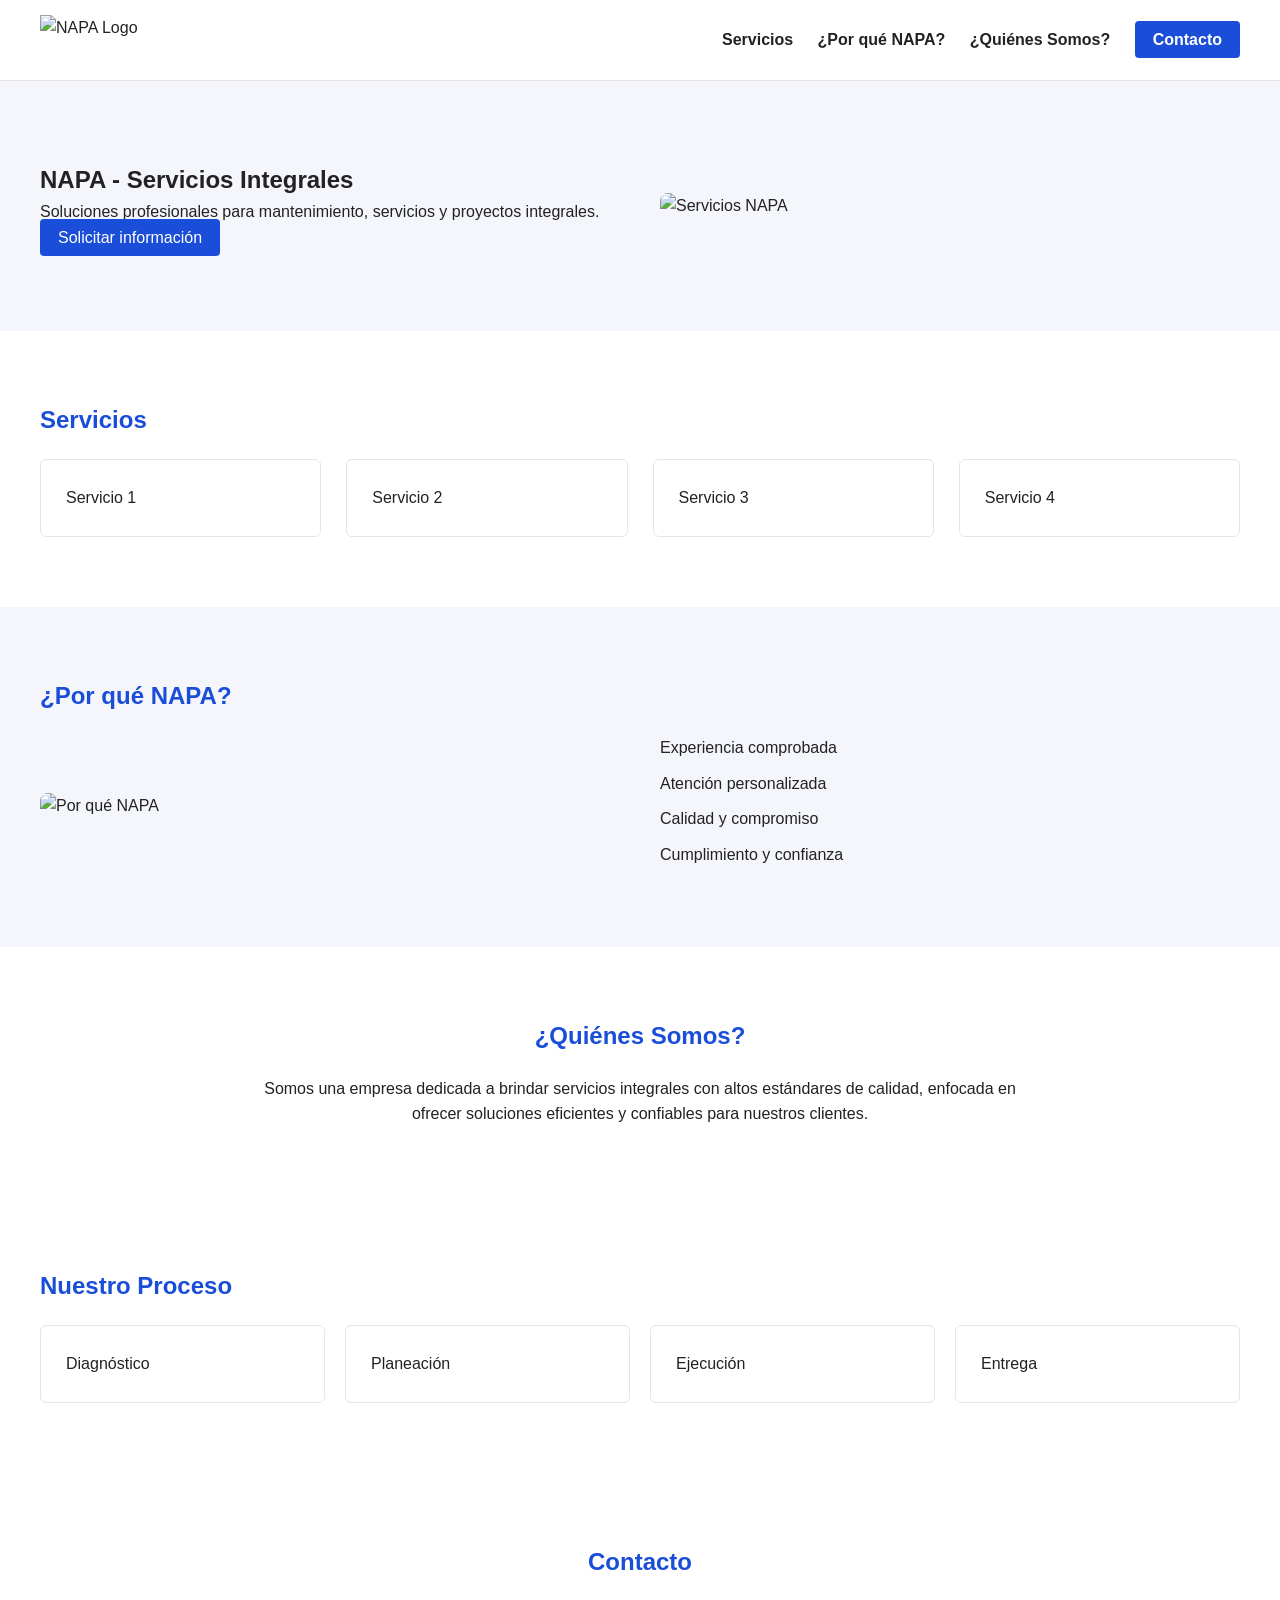
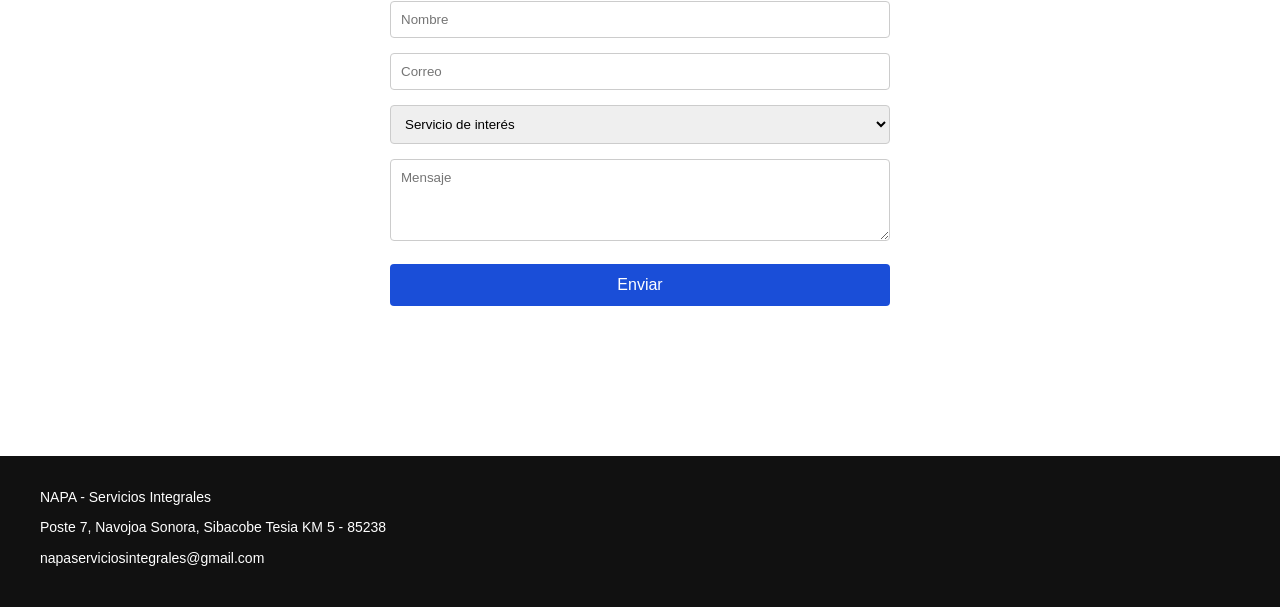
==== index.html @ e0deb5b0 "Update index.html" ====
<!DOCTYPE html>
<html lang="es">
<head>
  <meta charset="UTF-8">
  <meta name="viewport" content="width=device-width, initial-scale=1.0">
  <title>NAPA - Servicios Integrales</title>

  <style>
    :root {
      --primary: #1a4ed8;
      --secondary: #f4f6fb;
      --text: #222;
    }

    * {
      box-sizing: border-box;
      margin: 0;
      padding: 0;
      font-family: Arial, Helvetica, sans-serif;
    }

    body {
      color: var(--text);
      background-color: #fff;
      line-height: 1.6;
    }

    /* HEADER */
    header {
      background: #fff;
      border-bottom: 1px solid #e5e5e5;
      padding: 15px 40px;
      display: flex;
      justify-content: space-between;
      align-items: center;
    }

    header img {
      height: 50px; /* logo.png / logo.jpg */
    }

    nav a {
      margin-left: 20px;
      text-decoration: none;
      color: var(--text);
      font-weight: 600;
    }

    .btn {
      background: var(--primary);
      color: #fff;
      padding: 10px 18px;
      border-radius: 4px;
      text-decoration: none;
    }

    /* HERO */
    .hero {
      display: grid;
      grid-template-columns: 1fr 1fr;
      padding: 80px 40px;
      background: var(--secondary);
      gap: 40px;
      align-items: center;
    }

    .hero img {
      width: 100%;
      border-radius: 8px; /* imagen1.jpg / imagen1.png */
    }

    section {
      padding: 70px 40px;
    }

    h2 {
      color: var(--primary);
      margin-bottom: 20px;
    }

    /* SERVICIOS */
    .services {
      display: grid;
      grid-template-columns: repeat(auto-fit, minmax(220px, 1fr));
      gap: 25px;
    }

    .card {
      border: 1px solid #e5e5e5;
      padding: 25px;
      border-radius: 6px;
      background: #fff;
    }

    /* POR QUE NAPA */
    .why {
      background: var(--secondary);
    }

    .why-grid {
      display: grid;
      grid-template-columns: 1fr 1fr;
      gap: 40px;
      align-items: center;
    }

    .why-grid img {
      width: 100%;
      border-radius: 8px; /* imagen2.jpg / imagen2.png */
    }

    .why ul {
      list-style: none;
    }

    .why li {
      margin-bottom: 10px;
    }

    /* QUIENES SOMOS */
    .about {
      display: flex;
      justify-content: center;
      align-items: center;
      text-align: center;
    }

    .about .content {
      max-width: 800px;
    }

    /* PROCESO */
    .process {
      display: grid;
      grid-template-columns: repeat(auto-fit, minmax(180px, 1fr));
      gap: 20px;
    }

    /* CONTACTO */
    .contact {
      text-align: center;
    }

    form {
      max-width: 500px;
      margin: 20px auto;
    }

    input, textarea, select {
      width: 100%;
      padding: 10px;
      margin-bottom: 15px;
      border-radius: 4px;
      border: 1px solid #ccc;
    }

    button {
      width: 100%;
      padding: 12px;
      background: var(--primary);
      color: #fff;
      border: none;
      font-size: 16px;
      cursor: pointer;
      border-radius: 4px;
    }

    /* FOOTER */
    footer {
      background: #111;
      color: #fff;
      padding: 30px 40px;
      margin-top: 60px;
    }

    footer p {
      font-size: 14px;
      margin-bottom: 8px;
    }

    /* RESPONSIVE */
    @media (max-width: 768px) {
      .hero,
      .why-grid {
        grid-template-columns: 1fr;
      }
    }
  </style>
</head>

<body>

<header>
  <img src="logo.png" alt="NAPA Logo">
  <nav>
    <a href="#servicios">Servicios</a>
    <a href="#porque">¿Por qué NAPA?</a>
    <a href="#nosotros">¿Quiénes Somos?</a>
    <a href="#contacto" class="btn">Contacto</a>
  </nav>
</header>

<section class="hero">
  <div>
    <h1>NAPA - Servicios Integrales</h1>
    <p>Soluciones profesionales para mantenimiento, servicios y proyectos integrales.</p>
    <a href="#contacto" class="btn">Solicitar información</a>
  </div>
  <img src="imagen1.jpg" alt="Servicios NAPA">
</section>

<section id="servicios">
  <h2>Servicios</h2>
  <div class="services">
    <div class="card">Servicio 1</div>
    <div class="card">Servicio 2</div>
    <div class="card">Servicio 3</div>
    <div class="card">Servicio 4</div>
  </div>
</section>

<section id="porque" class="why">
  <h2>¿Por qué NAPA?</h2>
  <div class="why-grid">
    <img src="imagen2.jpg" alt="Por qué NAPA">
    <ul>
      <li>Experiencia comprobada</li>
      <li>Atención personalizada</li>
      <li>Calidad y compromiso</li>
      <li>Cumplimiento y confianza</li>
    </ul>
  </div>
</section>

<section id="nosotros" class="about">
  <div class="content">
    <h2>¿Quiénes Somos?</h2>
    <p>
      Somos una empresa dedicada a brindar servicios integrales con altos estándares de calidad,
      enfocada en ofrecer soluciones eficientes y confiables para nuestros clientes.
    </p>
  </div>
</section>

<section>
  <h2>Nuestro Proceso</h2>
  <div class="process">
    <div class="card">Diagnóstico</div>
    <div class="card">Planeación</div>
    <div class="card">Ejecución</div>
    <div class="card">Entrega</div>
  </div>
</section>

<section id="contacto" class="contact">
  <h2>Contacto</h2>
  <form action="https://formspree.io/f/xblqrqyq" method="POST">
    <input type="text" name="nombre" placeholder="Nombre" required>
    <input type="email" name="email" placeholder="Correo" required>
    <select name="servicio">
      <option value="">Servicio de interés</option>
      <option>Servicio 1</option>
      <option>Servicio 2</option>
      <option>Servicio 3</option>
    </select>
    <textarea name="mensaje" rows="4" placeholder="Mensaje"></textarea>
    <button type="submit">Enviar</button>
  </form>
</section>

<footer>
  <p>NAPA - Servicios Integrales</p>
  <p>Poste 7, Navojoa Sonora, Sibacobe Tesia KM 5 - 85238</p>
  <p>napaserviciosintegrales@gmail.com</p>
</footer>

</body>
</html>
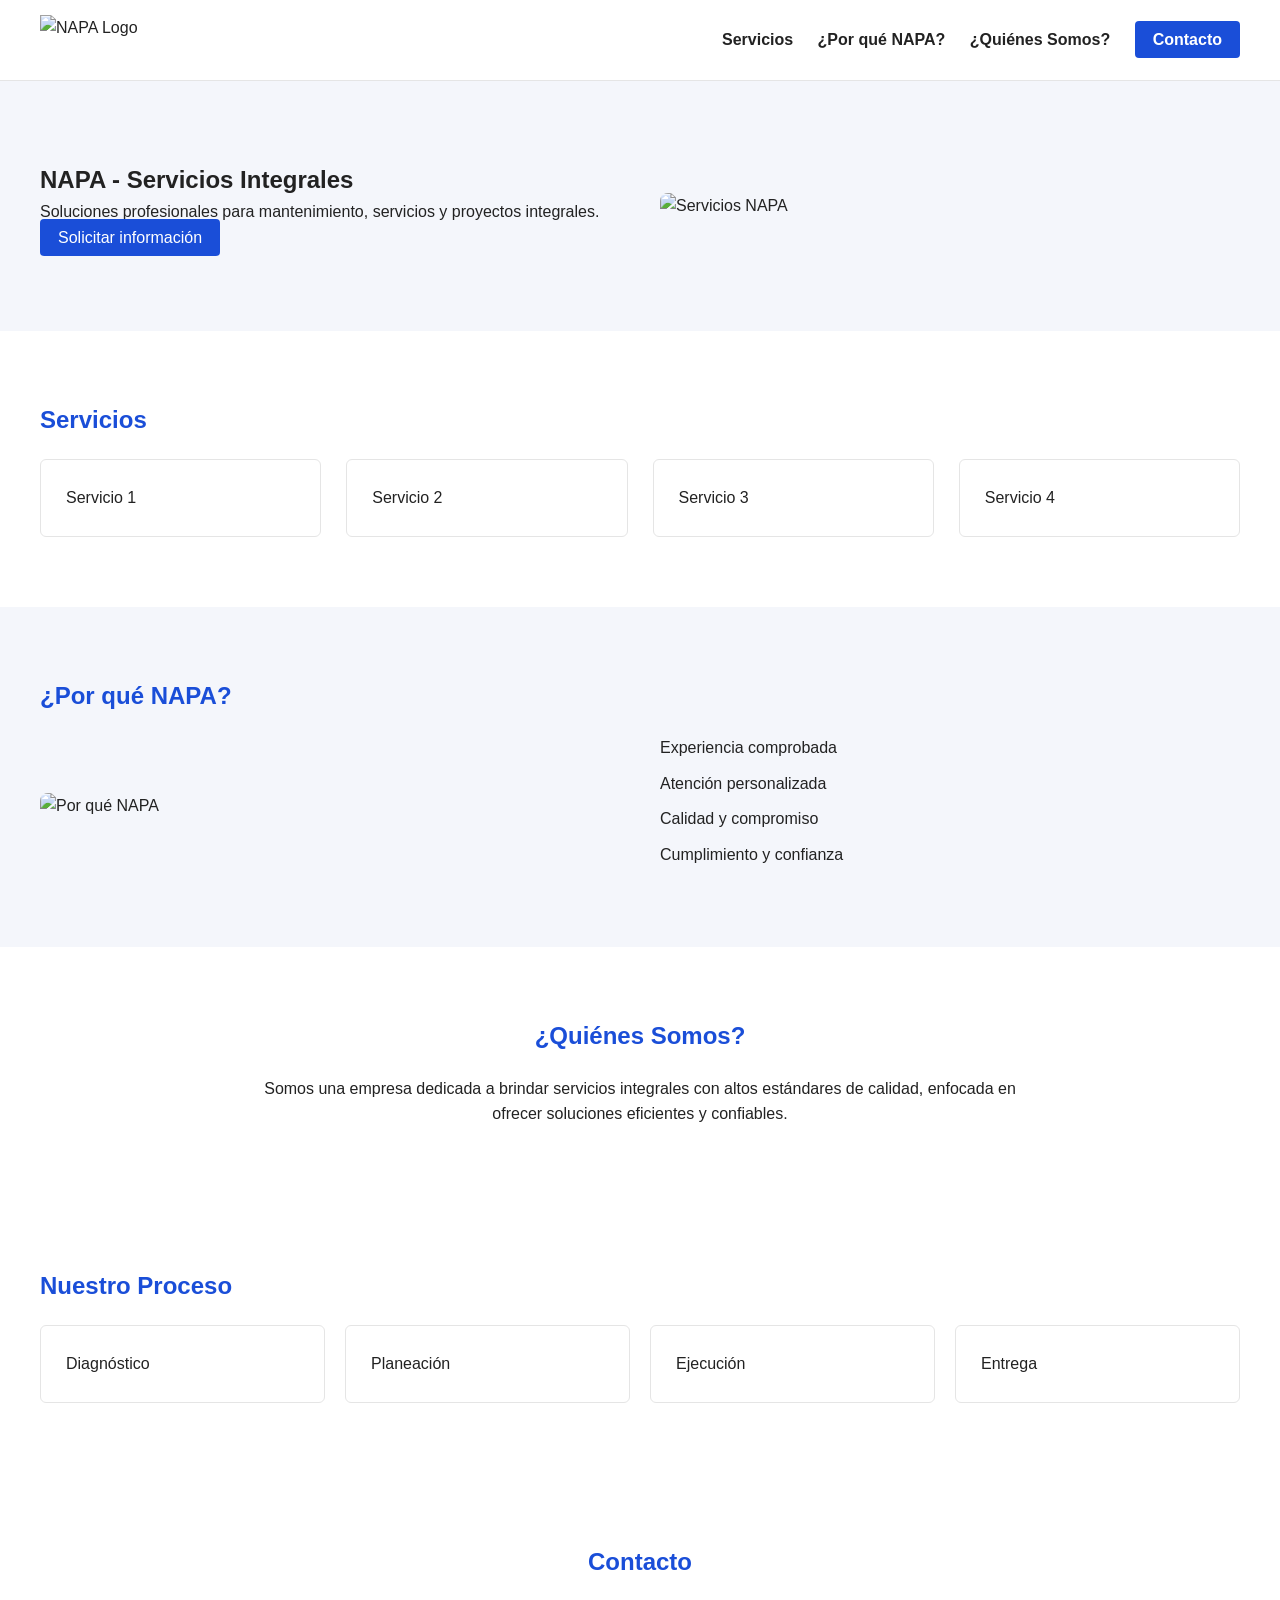
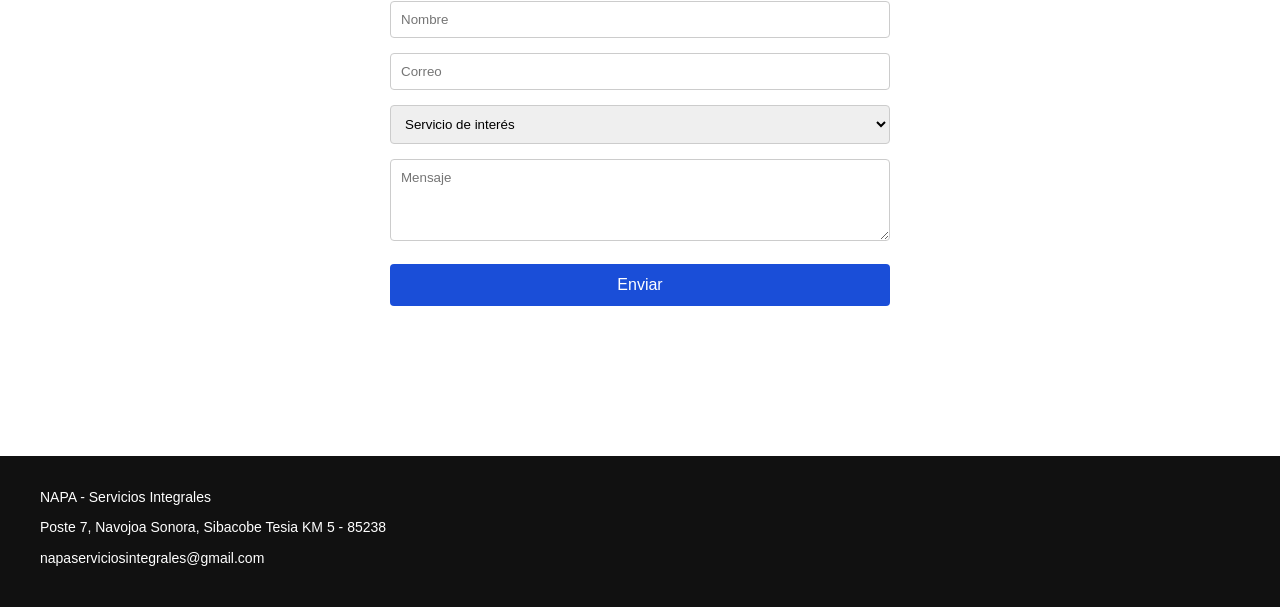
==== commit ee9f7aeb: "Update index.html" ====
--- a/index.html
+++ b/index.html
@@ -25,7 +25,6 @@
       line-height: 1.6;
     }
 
-    /* HEADER */
     header {
       background: #fff;
       border-bottom: 1px solid #e5e5e5;
@@ -36,7 +35,7 @@
     }
 
     header img {
-      height: 50px; /* logo.png / logo.jpg */
+      height: 50px;
     }
 
     nav a {
@@ -54,7 +53,6 @@
       text-decoration: none;
     }
 
-    /* HERO */
     .hero {
       display: grid;
       grid-template-columns: 1fr 1fr;
@@ -66,7 +64,7 @@
 
     .hero img {
       width: 100%;
-      border-radius: 8px; /* imagen1.jpg / imagen1.png */
+      border-radius: 8px;
     }
 
     section {
@@ -78,7 +76,6 @@
       margin-bottom: 20px;
     }
 
-    /* SERVICIOS */
     .services {
       display: grid;
       grid-template-columns: repeat(auto-fit, minmax(220px, 1fr));
@@ -92,7 +89,6 @@
       background: #fff;
     }
 
-    /* POR QUE NAPA */
     .why {
       background: var(--secondary);
     }
@@ -106,7 +102,7 @@
 
     .why-grid img {
       width: 100%;
-      border-radius: 8px; /* imagen2.jpg / imagen2.png */
+      border-radius: 8px;
     }
 
     .why ul {
@@ -117,11 +113,9 @@
       margin-bottom: 10px;
     }
 
-    /* QUIENES SOMOS */
     .about {
       display: flex;
       justify-content: center;
-      align-items: center;
       text-align: center;
     }
 
@@ -129,14 +123,12 @@
       max-width: 800px;
     }
 
-    /* PROCESO */
     .process {
       display: grid;
       grid-template-columns: repeat(auto-fit, minmax(180px, 1fr));
       gap: 20px;
     }
 
-    /* CONTACTO */
     .contact {
       text-align: center;
     }
@@ -165,7 +157,19 @@
       border-radius: 4px;
     }
 
-    /* FOOTER */
+    .form-status {
+      margin-top: 15px;
+      font-size: 14px;
+    }
+
+    .success {
+      color: green;
+    }
+
+    .error {
+      color: red;
+    }
+
     footer {
       background: #111;
       color: #fff;
@@ -178,7 +182,6 @@
       margin-bottom: 8px;
     }
 
-    /* RESPONSIVE */
     @media (max-width: 768px) {
       .hero,
       .why-grid {
@@ -237,7 +240,7 @@
     <h2>¿Quiénes Somos?</h2>
     <p>
       Somos una empresa dedicada a brindar servicios integrales con altos estándares de calidad,
-      enfocada en ofrecer soluciones eficientes y confiables para nuestros clientes.
+      enfocada en ofrecer soluciones eficientes y confiables.
     </p>
   </div>
 </section>
@@ -254,7 +257,7 @@
 
 <section id="contacto" class="contact">
   <h2>Contacto</h2>
-  <form action="https://formspree.io/f/xblqrqyq" method="POST">
+  <form id="contactForm">
     <input type="text" name="nombre" placeholder="Nombre" required>
     <input type="email" name="email" placeholder="Correo" required>
     <select name="servicio">
@@ -265,6 +268,7 @@
     </select>
     <textarea name="mensaje" rows="4" placeholder="Mensaje"></textarea>
     <button type="submit">Enviar</button>
+    <div id="formStatus" class="form-status"></div>
   </form>
 </section>
 
@@ -274,10 +278,40 @@
   <p>napaserviciosintegrales@gmail.com</p>
 </footer>
 
+<script>
+  const form = document.getElementById("contactForm");
+  const status = document.getElementById("formStatus");
+
+  form.addEventListener("submit", async function (e) {
+    e.preventDefault();
+    status.textContent = "Enviando...";
+    status.className = "form-status";
+
+    const data = new FormData(form);
+
+    try {
+      const response = await fetch("https://formspree.io/f/xblqrqyq", {
+        method: "POST",
+        body: data,
+        headers: {
+          "Accept": "application/json"
+        }
+      });
+
+      if (response.ok) {
+        status.textContent = "Mensaje enviado correctamente.";
+        status.classList.add("success");
+        form.reset();
+      } else {
+        status.textContent = "Error del servidor. Código: " + response.status;
+        status.classList.add("error");
+      }
+    } catch (error) {
+      status.textContent = "Error de conexión. Intente más tarde.";
+      status.classList.add("error");
+    }
+  });
+</script>
+
 </body>
 </html>
-
-
-
-
-
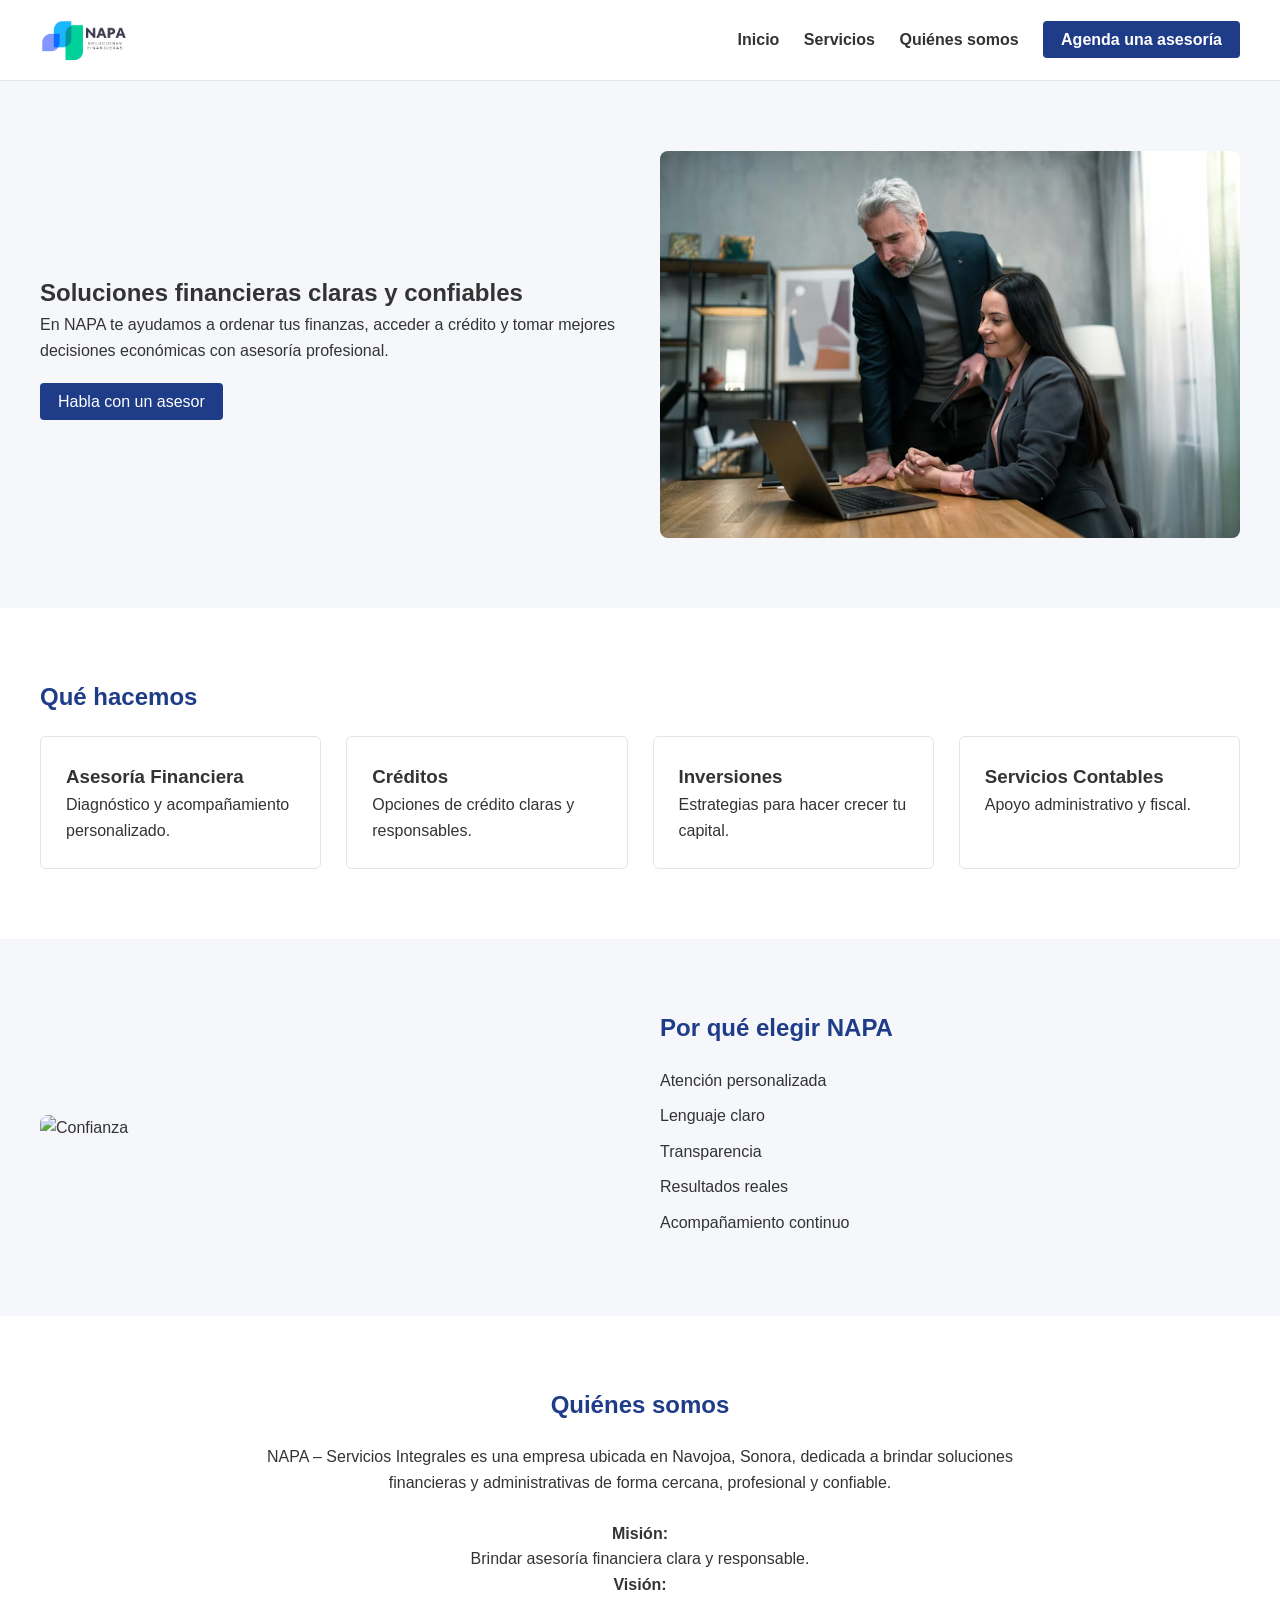
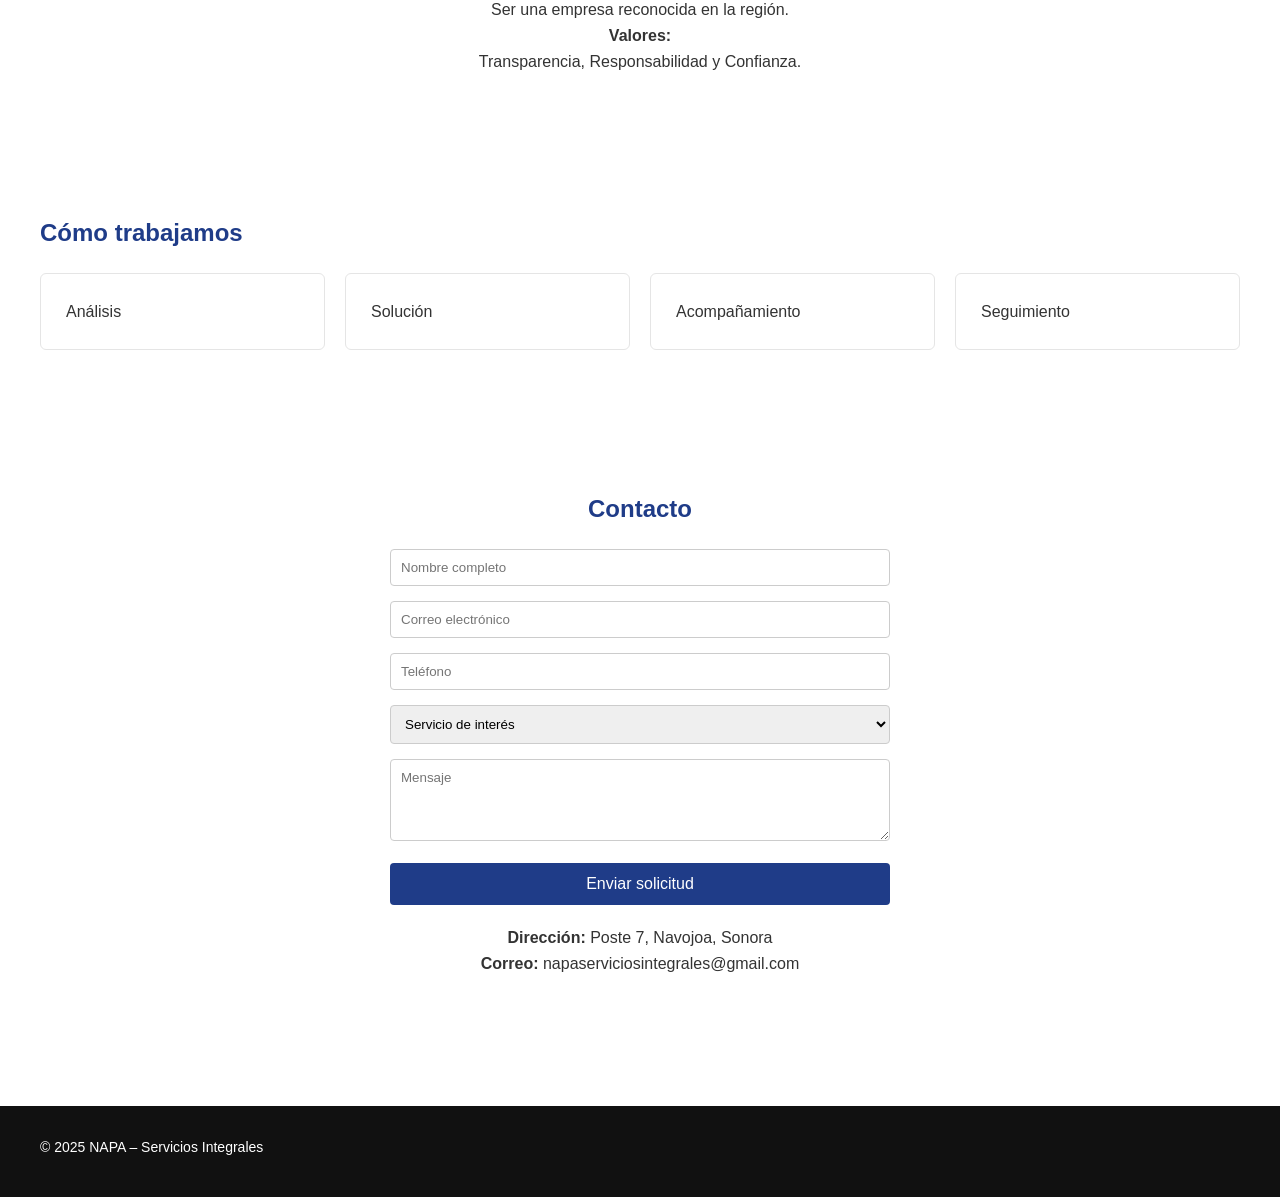
==== commit fcce1075: "Update index.html" ====
--- a/index.html
+++ b/index.html
@@ -1,15 +1,15 @@
 <!DOCTYPE html>
 <html lang="es">
 <head>
-  <meta charset="UTF-8">
-  <meta name="viewport" content="width=device-width, initial-scale=1.0">
-  <title>NAPA - Servicios Integrales</title>
+  <meta charset="UTF-8" />
+  <meta name="viewport" content="width=device-width, initial-scale=1.0"/>
+  <title>NAPA | Servicios Integrales</title>
 
   <style>
     :root {
-      --primary: #1a4ed8;
-      --secondary: #f4f6fb;
-      --text: #222;
+      --primary: #1f3c88;
+      --secondary: #f5f7fa;
+      --text: #333;
     }
 
     * {
@@ -53,13 +53,22 @@
       text-decoration: none;
     }
 
+    section {
+      padding: 70px 40px;
+    }
+
+    h2 {
+      color: var(--primary);
+      margin-bottom: 20px;
+    }
+
+    /* HERO */
     .hero {
       display: grid;
       grid-template-columns: 1fr 1fr;
-      padding: 80px 40px;
-      background: var(--secondary);
       gap: 40px;
       align-items: center;
+      background: var(--secondary);
     }
 
     .hero img {
@@ -67,15 +76,7 @@
       border-radius: 8px;
     }
 
-    section {
-      padding: 70px 40px;
-    }
-
-    h2 {
-      color: var(--primary);
-      margin-bottom: 20px;
-    }
-
+    /* SERVICIOS */
     .services {
       display: grid;
       grid-template-columns: repeat(auto-fit, minmax(220px, 1fr));
@@ -89,6 +90,7 @@
       background: #fff;
     }
 
+    /* WHY */
     .why {
       background: var(--secondary);
     }
@@ -113,22 +115,25 @@
       margin-bottom: 10px;
     }
 
+    /* QUIENES SOMOS */
     .about {
+      text-align: center;
       display: flex;
       justify-content: center;
-      text-align: center;
-    }
-
-    .about .content {
+    }
+
+    .about-content {
       max-width: 800px;
     }
 
+    /* PROCESO */
     .process {
       display: grid;
       grid-template-columns: repeat(auto-fit, minmax(180px, 1fr));
       gap: 20px;
     }
 
+    /* FORM */
     .contact {
       text-align: center;
     }
@@ -157,19 +162,6 @@
       border-radius: 4px;
     }
 
-    .form-status {
-      margin-top: 15px;
-      font-size: 14px;
-    }
-
-    .success {
-      color: green;
-    }
-
-    .error {
-      color: red;
-    }
-
     footer {
       background: #111;
       color: #fff;
@@ -182,6 +174,7 @@
       margin-bottom: 8px;
     }
 
+    /* RESPONSIVE */
     @media (max-width: 768px) {
       .hero,
       .why-grid {
@@ -194,124 +187,119 @@
 <body>
 
 <header>
-  <img src="logo.png" alt="NAPA Logo">
+  <img src="nap4.png" alt="NAPA Logo">
   <nav>
+    <a href="#inicio">Inicio</a>
     <a href="#servicios">Servicios</a>
-    <a href="#porque">¿Por qué NAPA?</a>
-    <a href="#nosotros">¿Quiénes Somos?</a>
-    <a href="#contacto" class="btn">Contacto</a>
+    <a href="#nosotros">Quiénes somos</a>
+    <a href="#contacto" class="btn">Agenda una asesoría</a>
   </nav>
 </header>
 
-<section class="hero">
+<section class="hero" id="inicio">
   <div>
-    <h1>NAPA - Servicios Integrales</h1>
-    <p>Soluciones profesionales para mantenimiento, servicios y proyectos integrales.</p>
-    <a href="#contacto" class="btn">Solicitar información</a>
-  </div>
-  <img src="imagen1.jpg" alt="Servicios NAPA">
+    <h1>Soluciones financieras claras y confiables</h1>
+    <p>
+      En NAPA te ayudamos a ordenar tus finanzas, acceder a crédito y tomar mejores decisiones económicas con asesoría profesional.
+    </p>
+    <br>
+    <a href="#contacto" class="btn">Habla con un asesor</a>
+  </div>
+
+  <img src="imagen.jpg" alt="Imagen principal">
 </section>
 
 <section id="servicios">
-  <h2>Servicios</h2>
+  <h2>Qué hacemos</h2>
   <div class="services">
-    <div class="card">Servicio 1</div>
-    <div class="card">Servicio 2</div>
-    <div class="card">Servicio 3</div>
-    <div class="card">Servicio 4</div>
-  </div>
-</section>
-
-<section id="porque" class="why">
-  <h2>¿Por qué NAPA?</h2>
+    <div class="card">
+      <h3>Asesoría Financiera</h3>
+      <p>Diagnóstico y acompañamiento personalizado.</p>
+    </div>
+    <div class="card">
+      <h3>Créditos</h3>
+      <p>Opciones de crédito claras y responsables.</p>
+    </div>
+    <div class="card">
+      <h3>Inversiones</h3>
+      <p>Estrategias para hacer crecer tu capital.</p>
+    </div>
+    <div class="card">
+      <h3>Servicios Contables</h3>
+      <p>Apoyo administrativo y fiscal.</p>
+    </div>
+  </div>
+</section>
+
+<section class="why">
   <div class="why-grid">
-    <img src="imagen2.jpg" alt="Por qué NAPA">
-    <ul>
-      <li>Experiencia comprobada</li>
-      <li>Atención personalizada</li>
-      <li>Calidad y compromiso</li>
-      <li>Cumplimiento y confianza</li>
-    </ul>
+    <img src="handshake.jpg" alt="Confianza">
+    <div>
+      <h2>Por qué elegir NAPA</h2>
+      <ul>
+        <li>Atención personalizada</li>
+        <li>Lenguaje claro</li>
+        <li>Transparencia</li>
+        <li>Resultados reales</li>
+        <li>Acompañamiento continuo</li>
+      </ul>
+    </div>
   </div>
 </section>
 
 <section id="nosotros" class="about">
-  <div class="content">
-    <h2>¿Quiénes Somos?</h2>
+  <div class="about-content">
+    <h2>Quiénes somos</h2>
     <p>
-      Somos una empresa dedicada a brindar servicios integrales con altos estándares de calidad,
-      enfocada en ofrecer soluciones eficientes y confiables.
+      NAPA – Servicios Integrales es una empresa ubicada en Navojoa, Sonora, dedicada a brindar soluciones financieras y administrativas de forma cercana, profesional y confiable.
     </p>
+    <br>
+    <strong>Misión:</strong>
+    <p>Brindar asesoría financiera clara y responsable.</p>
+    <strong>Visión:</strong>
+    <p>Ser una empresa reconocida en la región.</p>
+    <strong>Valores:</strong>
+    <p>Transparencia, Responsabilidad y Confianza.</p>
   </div>
 </section>
 
 <section>
-  <h2>Nuestro Proceso</h2>
+  <h2>Cómo trabajamos</h2>
   <div class="process">
-    <div class="card">Diagnóstico</div>
-    <div class="card">Planeación</div>
-    <div class="card">Ejecución</div>
-    <div class="card">Entrega</div>
+    <div class="card">Análisis</div>
+    <div class="card">Solución</div>
+    <div class="card">Acompañamiento</div>
+    <div class="card">Seguimiento</div>
   </div>
 </section>
 
 <section id="contacto" class="contact">
   <h2>Contacto</h2>
-  <form id="contactForm">
-    <input type="text" name="nombre" placeholder="Nombre" required>
-    <input type="email" name="email" placeholder="Correo" required>
+
+  <form action="https://formspree.io/f/xblqrqyq" method="POST">
+    <input type="text" name="nombre" placeholder="Nombre completo" required>
+    <input type="email" name="email" placeholder="Correo electrónico" required>
+    <input type="tel" name="telefono" placeholder="Teléfono">
     <select name="servicio">
       <option value="">Servicio de interés</option>
-      <option>Servicio 1</option>
-      <option>Servicio 2</option>
-      <option>Servicio 3</option>
+      <option>Asesoría financiera</option>
+      <option>Créditos</option>
+      <option>Inversiones</option>
+      <option>Servicios contables</option>
     </select>
     <textarea name="mensaje" rows="4" placeholder="Mensaje"></textarea>
-    <button type="submit">Enviar</button>
-    <div id="formStatus" class="form-status"></div>
+    <button type="submit">Enviar solicitud</button>
   </form>
+
+  <p><strong>Dirección:</strong> Poste 7, Navojoa, Sonora</p>
+  <p><strong>Correo:</strong> napaserviciosintegrales@gmail.com</p>
 </section>
 
 <footer>
-  <p>NAPA - Servicios Integrales</p>
-  <p>Poste 7, Navojoa Sonora, Sibacobe Tesia KM 5 - 85238</p>
-  <p>napaserviciosintegrales@gmail.com</p>
+  <p>© 2025 NAPA – Servicios Integrales</p>
 </footer>
-
-<script>
-  const form = document.getElementById("contactForm");
-  const status = document.getElementById("formStatus");
-
-  form.addEventListener("submit", async function (e) {
-    e.preventDefault();
-    status.textContent = "Enviando...";
-    status.className = "form-status";
-
-    const data = new FormData(form);
-
-    try {
-      const response = await fetch("https://formspree.io/f/xblqrqyq", {
-        method: "POST",
-        body: data,
-        headers: {
-          "Accept": "application/json"
-        }
-      });
-
-      if (response.ok) {
-        status.textContent = "Mensaje enviado correctamente.";
-        status.classList.add("success");
-        form.reset();
-      } else {
-        status.textContent = "Error del servidor. Código: " + response.status;
-        status.classList.add("error");
-      }
-    } catch (error) {
-      status.textContent = "Error de conexión. Intente más tarde.";
-      status.classList.add("error");
-    }
-  });
-</script>
 
 </body>
 </html>
+
+
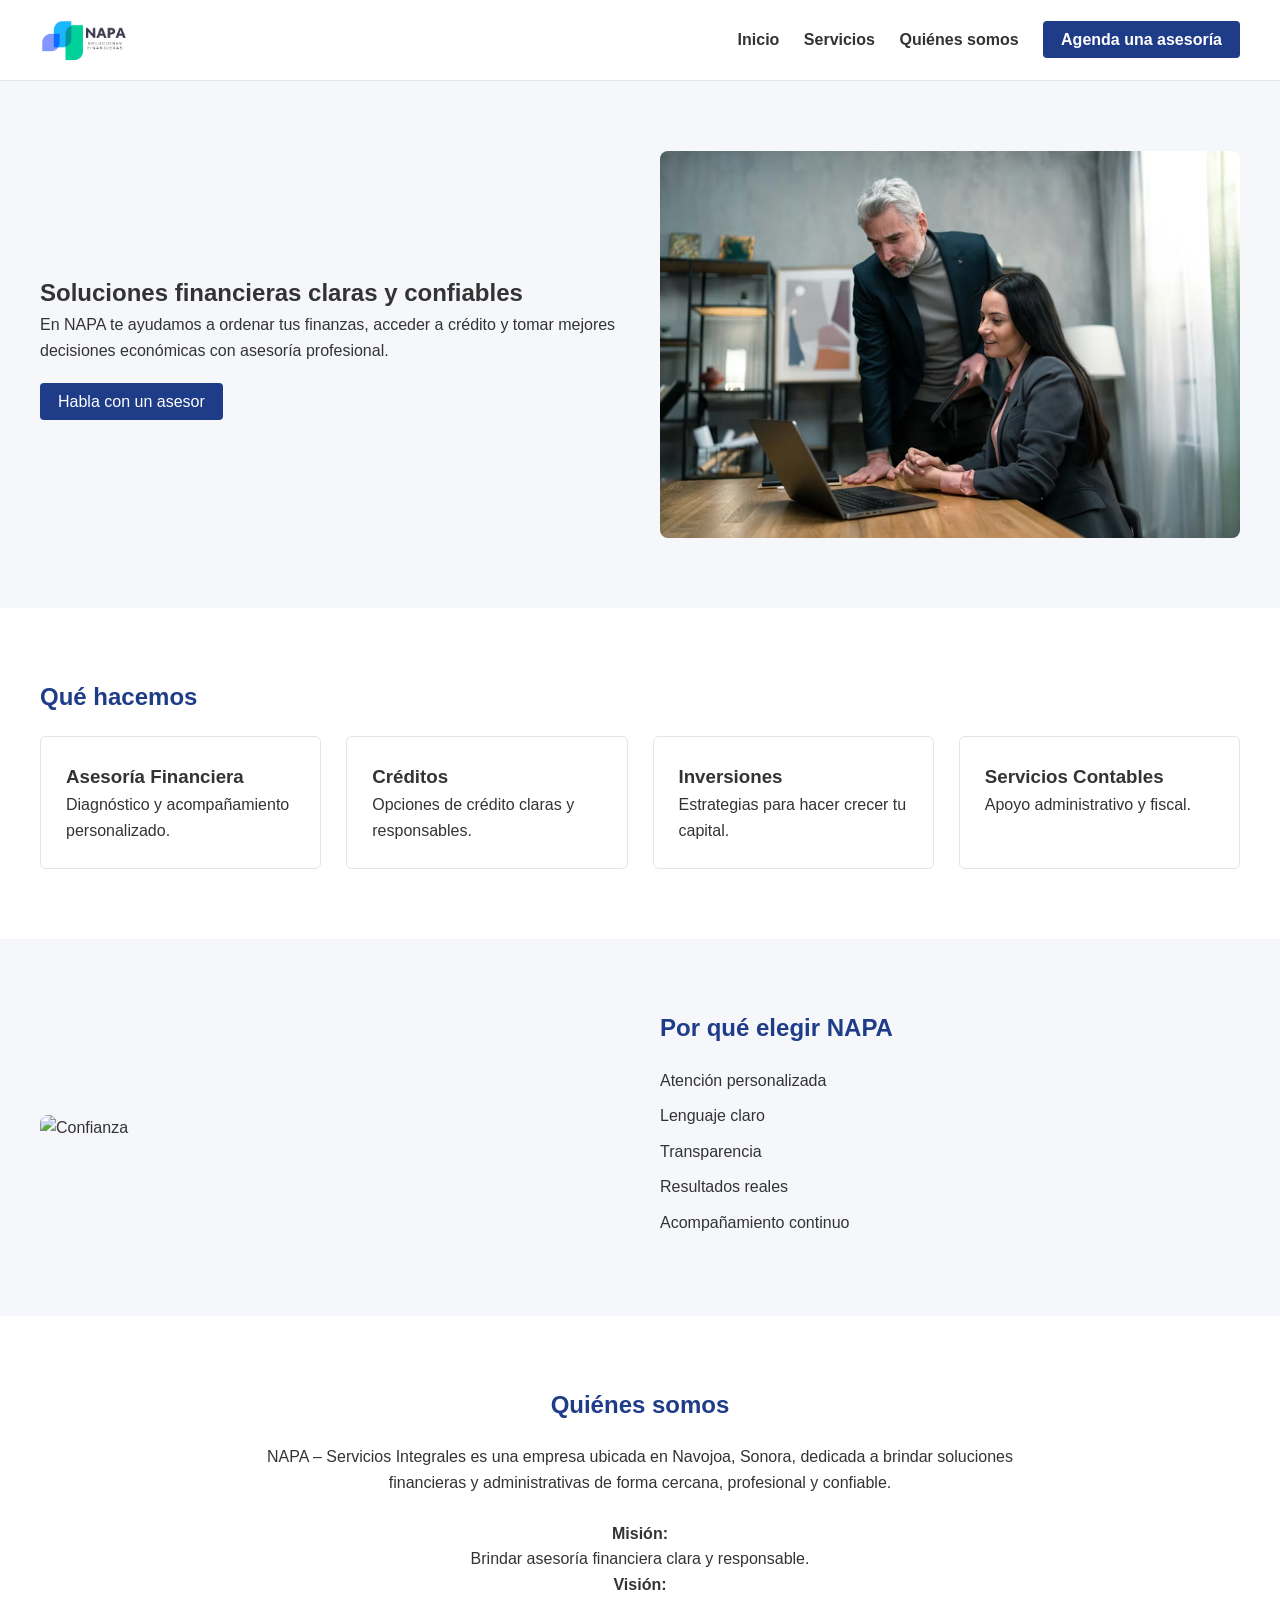
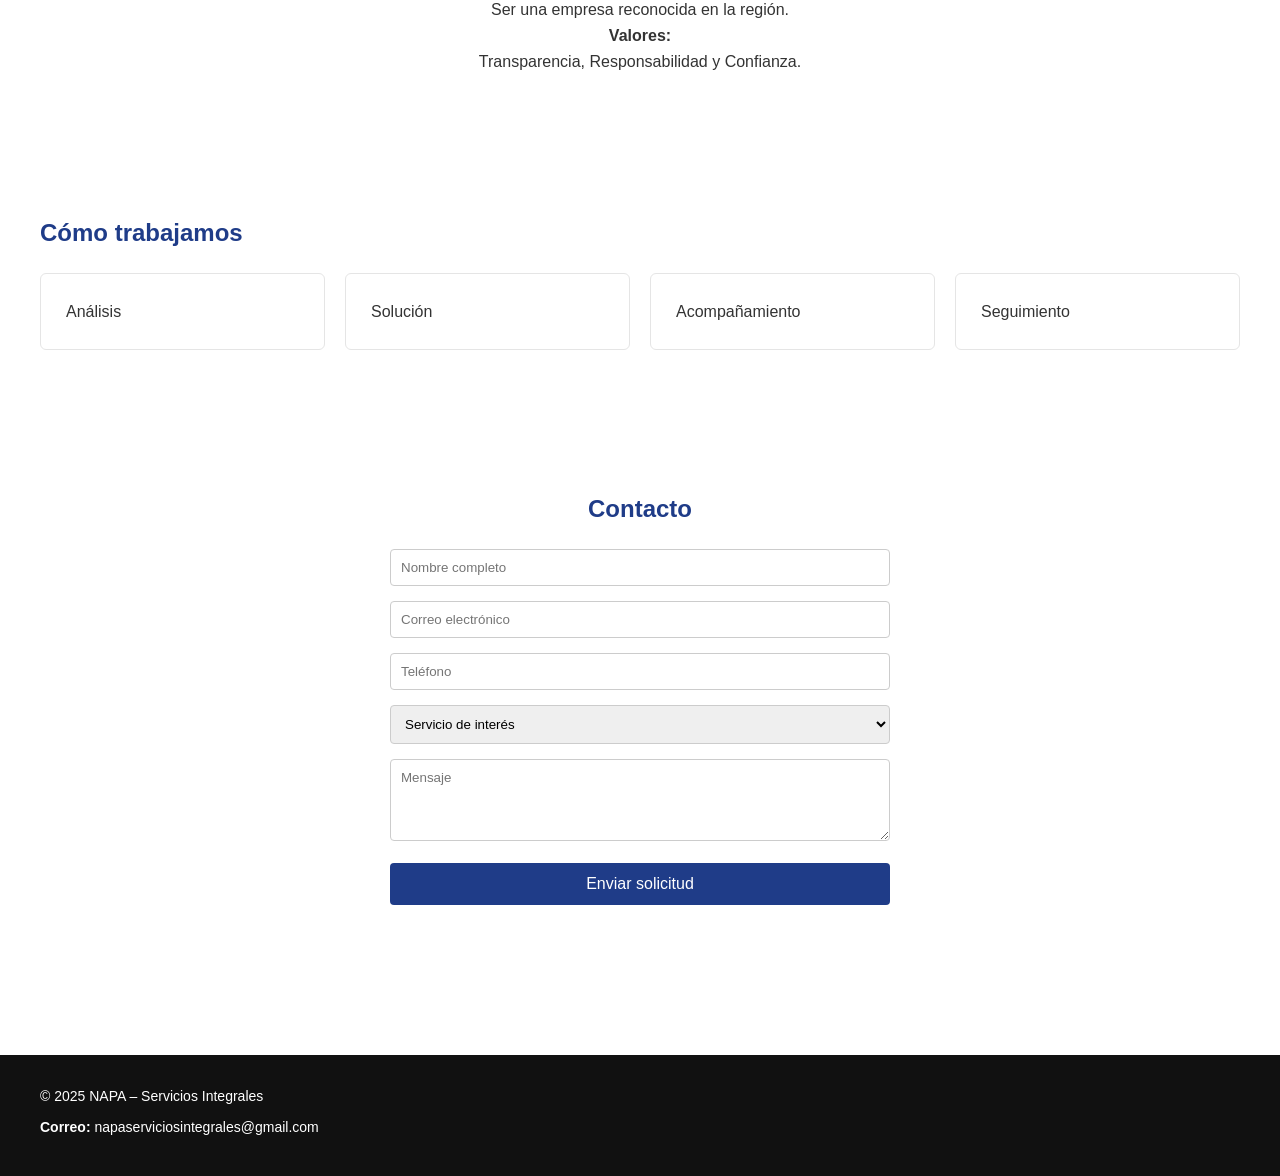
==== commit 498a18f2: "Update index.html" ====
--- a/index.html
+++ b/index.html
@@ -3,7 +3,9 @@
 <head>
   <meta charset="UTF-8" />
   <meta name="viewport" content="width=device-width, initial-scale=1.0"/>
-  <title>NAPA | Servicios Integrales</title>
+  <title>NAPA | Servicios Integrales </title>
+  <link rel="icon" type="image/png" href="napamini.png">
+
 
   <style>
     :root {
@@ -291,15 +293,16 @@
     <button type="submit">Enviar solicitud</button>
   </form>
 
-  <p><strong>Dirección:</strong> Poste 7, Navojoa, Sonora</p>
-  <p><strong>Correo:</strong> napaserviciosintegrales@gmail.com</p>
+ 
 </section>
 
 <footer>
   <p>© 2025 NAPA – Servicios Integrales</p>
+  <p><strong>Correo:</strong> napaserviciosintegrales@gmail.com</p>
 </footer>
 
 </body>
 </html>
 
 
+
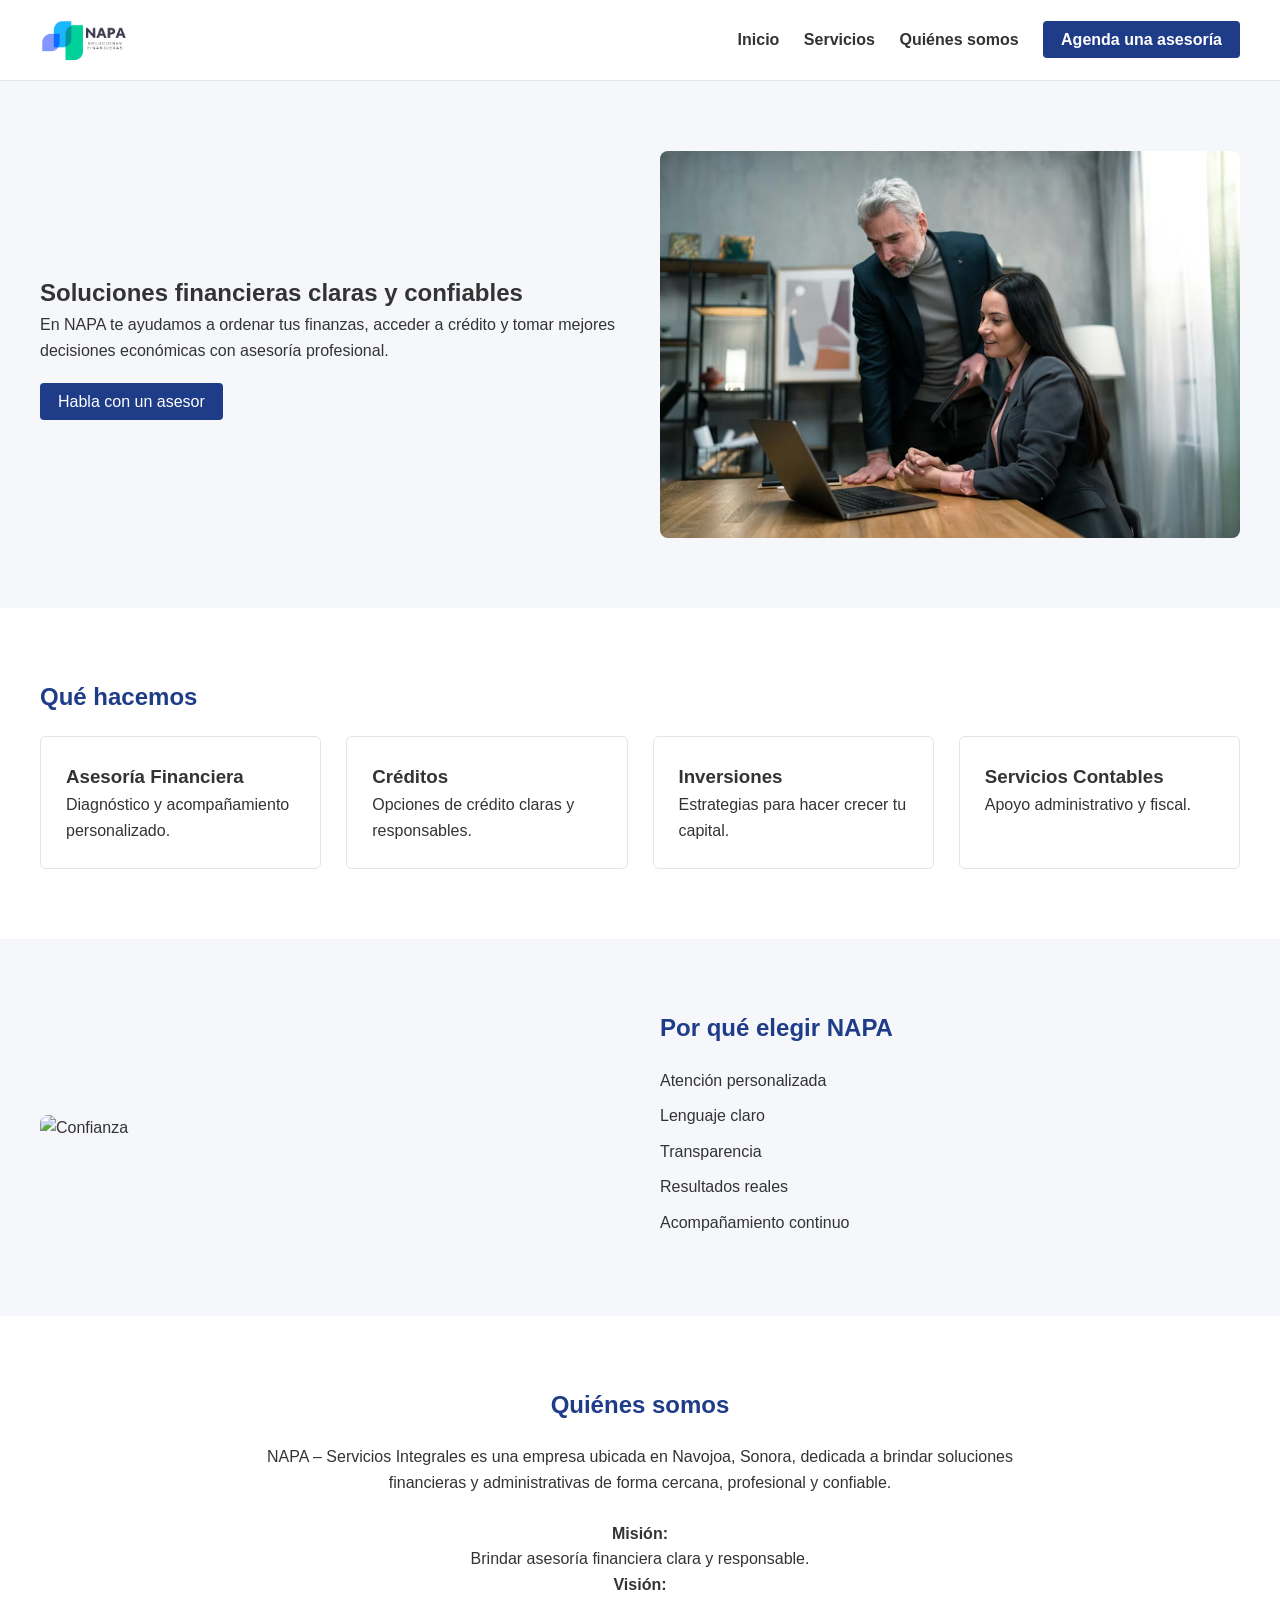
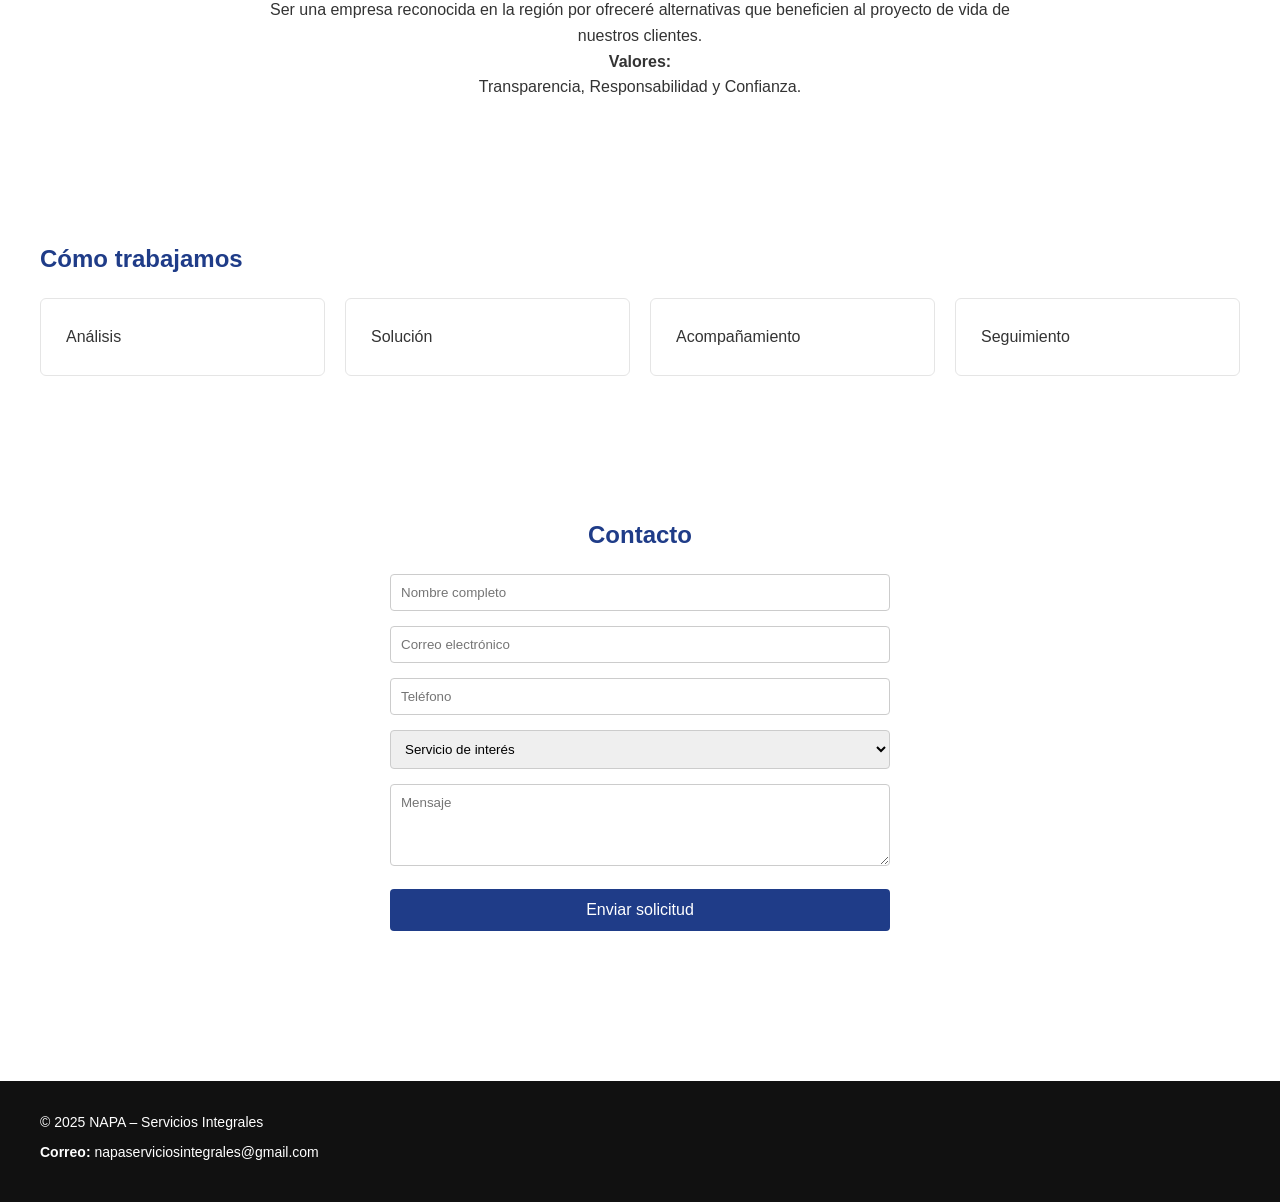
==== commit 6467882f: "Fix HTML encoding issues in index.html" ====
--- a/index.html
+++ b/index.html
@@ -259,7 +259,7 @@
     <strong>Misión:</strong>
     <p>Brindar asesoría financiera clara y responsable.</p>
     <strong>Visión:</strong>
-    <p>Ser una empresa reconocida en la región.</p>
+    <p>Ser una empresa reconocida en la región por ofreceré alternativas que beneficien al proyecto de vida de nuestros clientes.</p>
     <strong>Valores:</strong>
     <p>Transparencia, Responsabilidad y Confianza.</p>
   </div>
@@ -306,3 +306,4 @@
 
 
 
+
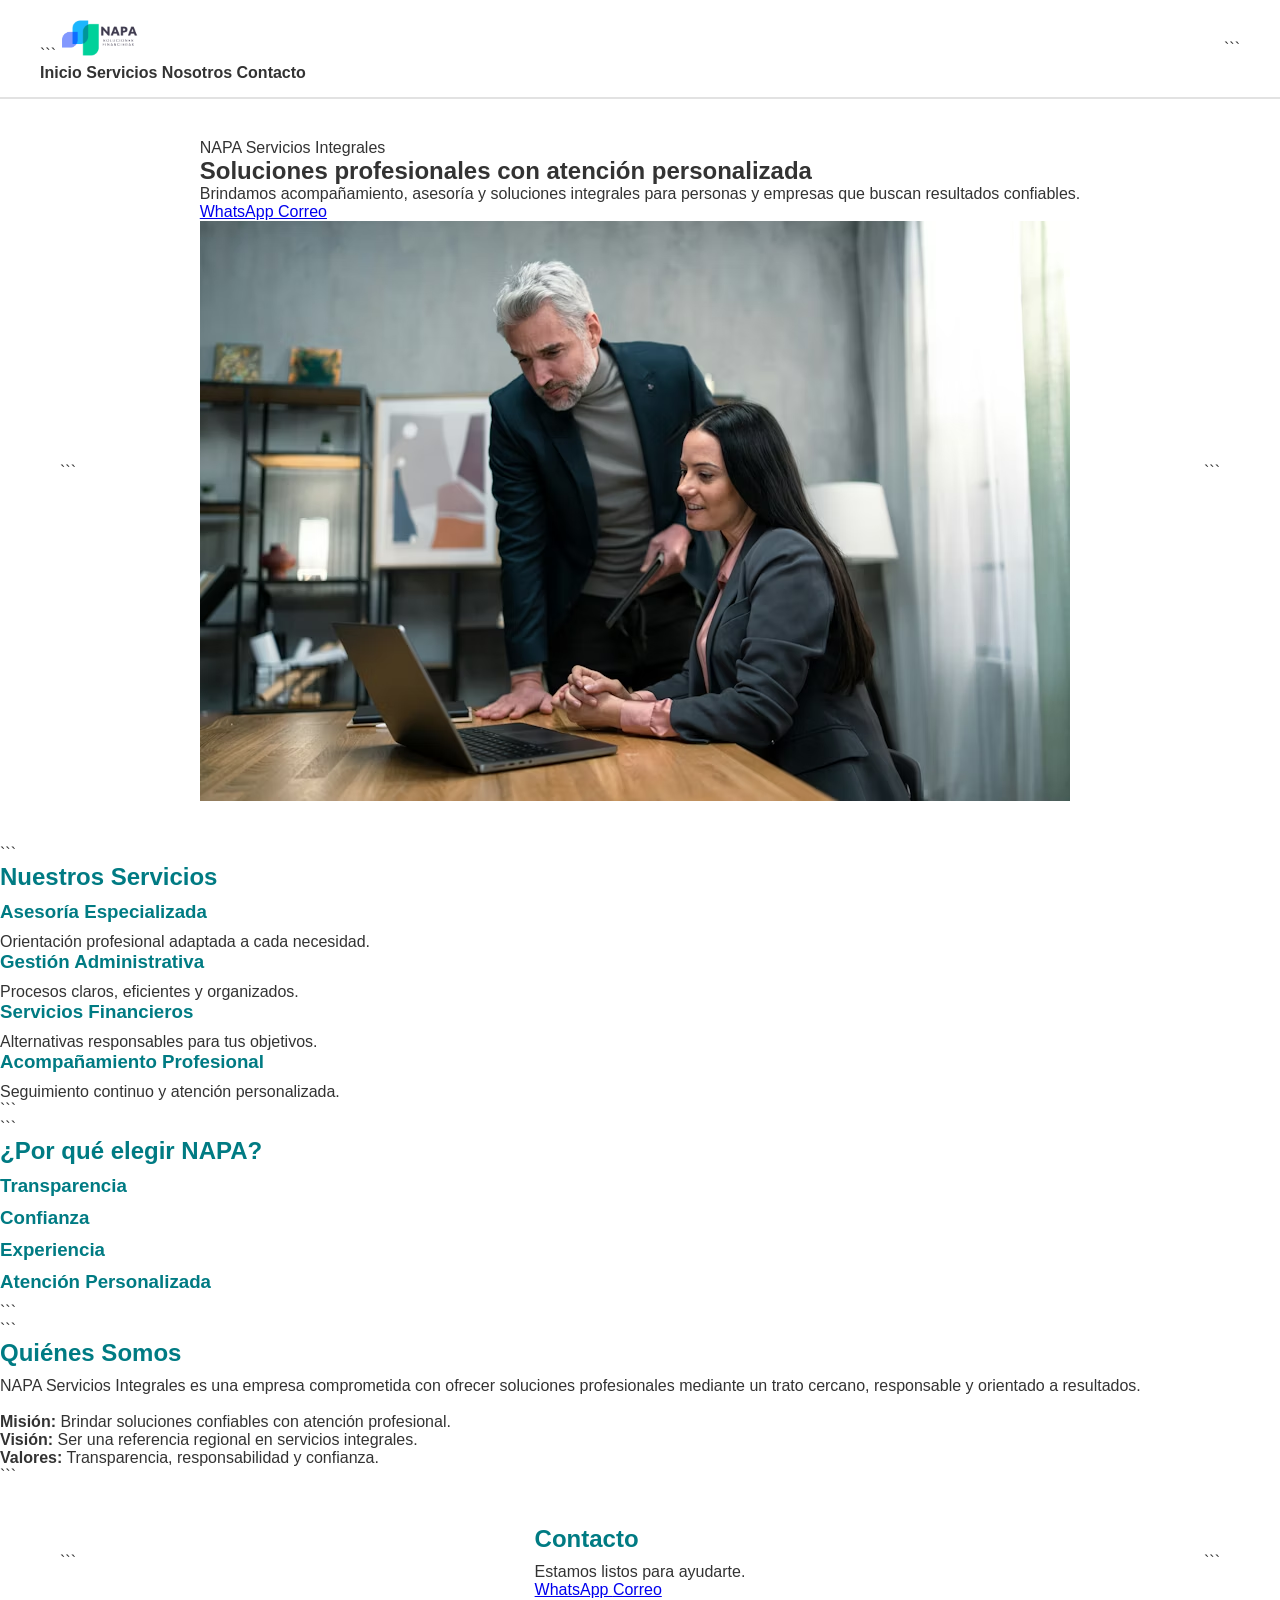
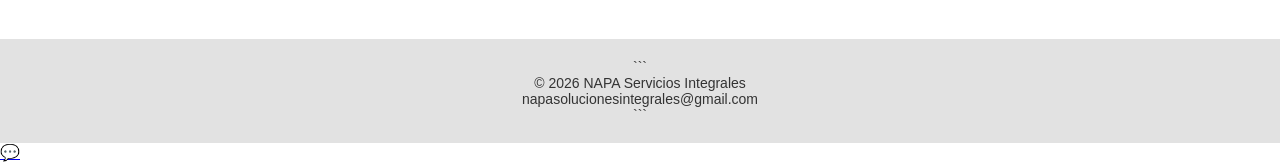
==== commit 6a25d214: "Update index.html" ====
--- a/index.html
+++ b/index.html
@@ -1,309 +1,224 @@
+<!-- index.html -->
+
 <!DOCTYPE html>
+
 <html lang="es">
 <head>
-  <meta charset="UTF-8" />
-  <meta name="viewport" content="width=device-width, initial-scale=1.0"/>
-  <title>NAPA | Servicios Integrales </title>
-  <link rel="icon" type="image/png" href="napamini.png">
-
-
-  <style>
-    :root {
-      --primary: #1f3c88;
-      --secondary: #f5f7fa;
-      --text: #333;
-    }
-
-    * {
-      box-sizing: border-box;
-      margin: 0;
-      padding: 0;
-      font-family: Arial, Helvetica, sans-serif;
-    }
-
-    body {
-      color: var(--text);
-      background-color: #fff;
-      line-height: 1.6;
-    }
-
-    header {
-      background: #fff;
-      border-bottom: 1px solid #e5e5e5;
-      padding: 15px 40px;
-      display: flex;
-      justify-content: space-between;
-      align-items: center;
-    }
-
-    header img {
-      height: 50px;
-    }
-
-    nav a {
-      margin-left: 20px;
-      text-decoration: none;
-      color: var(--text);
-      font-weight: 600;
-    }
-
-    .btn {
-      background: var(--primary);
-      color: #fff;
-      padding: 10px 18px;
-      border-radius: 4px;
-      text-decoration: none;
-    }
-
-    section {
-      padding: 70px 40px;
-    }
-
-    h2 {
-      color: var(--primary);
-      margin-bottom: 20px;
-    }
-
-    /* HERO */
-    .hero {
-      display: grid;
-      grid-template-columns: 1fr 1fr;
-      gap: 40px;
-      align-items: center;
-      background: var(--secondary);
-    }
-
-    .hero img {
-      width: 100%;
-      border-radius: 8px;
-    }
-
-    /* SERVICIOS */
-    .services {
-      display: grid;
-      grid-template-columns: repeat(auto-fit, minmax(220px, 1fr));
-      gap: 25px;
-    }
-
-    .card {
-      border: 1px solid #e5e5e5;
-      padding: 25px;
-      border-radius: 6px;
-      background: #fff;
-    }
-
-    /* WHY */
-    .why {
-      background: var(--secondary);
-    }
-
-    .why-grid {
-      display: grid;
-      grid-template-columns: 1fr 1fr;
-      gap: 40px;
-      align-items: center;
-    }
-
-    .why-grid img {
-      width: 100%;
-      border-radius: 8px;
-    }
-
-    .why ul {
-      list-style: none;
-    }
-
-    .why li {
-      margin-bottom: 10px;
-    }
-
-    /* QUIENES SOMOS */
-    .about {
-      text-align: center;
-      display: flex;
-      justify-content: center;
-    }
-
-    .about-content {
-      max-width: 800px;
-    }
-
-    /* PROCESO */
-    .process {
-      display: grid;
-      grid-template-columns: repeat(auto-fit, minmax(180px, 1fr));
-      gap: 20px;
-    }
-
-    /* FORM */
-    .contact {
-      text-align: center;
-    }
-
-    form {
-      max-width: 500px;
-      margin: 20px auto;
-    }
-
-    input, textarea, select {
-      width: 100%;
-      padding: 10px;
-      margin-bottom: 15px;
-      border-radius: 4px;
-      border: 1px solid #ccc;
-    }
-
-    button {
-      width: 100%;
-      padding: 12px;
-      background: var(--primary);
-      color: #fff;
-      border: none;
-      font-size: 16px;
-      cursor: pointer;
-      border-radius: 4px;
-    }
-
-    footer {
-      background: #111;
-      color: #fff;
-      padding: 30px 40px;
-      margin-top: 60px;
-    }
-
-    footer p {
-      font-size: 14px;
-      margin-bottom: 8px;
-    }
-
-    /* RESPONSIVE */
-    @media (max-width: 768px) {
-      .hero,
-      .why-grid {
-        grid-template-columns: 1fr;
-      }
-    }
-  </style>
+<meta charset="UTF-8">
+<meta name="viewport" content="width=device-width, initial-scale=1.0">
+
+<title>NAPA | Servicios Integrales</title>
+
+<meta name="description" content="NAPA Servicios Integrales. Soluciones profesionales, asesoría especializada y atención personalizada.">
+
+<link rel="icon" type="image/png" href="napamini.png">
+
+<link rel="preconnect" href="https://fonts.googleapis.com">
+<link rel="preconnect" href="https://fonts.gstatic.com" crossorigin>
+
+<link href="https://fonts.googleapis.com/css2?family=Inter:wght@400;500;600&family=Montserrat:wght@600;700;800&display=swap" rel="stylesheet">
+
+<link rel="stylesheet" href="style.css">
 </head>
 
 <body>
 
-<header>
-  <img src="nap4.png" alt="NAPA Logo">
-  <nav>
-    <a href="#inicio">Inicio</a>
-    <a href="#servicios">Servicios</a>
-    <a href="#nosotros">Quiénes somos</a>
-    <a href="#contacto" class="btn">Agenda una asesoría</a>
-  </nav>
+<header class="header">
+    <div class="container nav-container">
+
+```
+    <img src="nap4.png" alt="NAPA Logo" class="logo">
+
+    <nav>
+        <a href="#inicio">Inicio</a>
+        <a href="#servicios">Servicios</a>
+        <a href="#nosotros">Nosotros</a>
+        <a href="#contacto" class="btn-nav">Contacto</a>
+    </nav>
+
+</div>
+```
+
 </header>
 
 <section class="hero" id="inicio">
-  <div>
-    <h1>Soluciones financieras claras y confiables</h1>
+
+```
+<div class="container hero-grid">
+
+    <div>
+        <span class="badge">NAPA Servicios Integrales</span>
+
+        <h1>
+            Soluciones profesionales con atención personalizada
+        </h1>
+
+        <p>
+            Brindamos acompañamiento, asesoría y soluciones integrales
+            para personas y empresas que buscan resultados confiables.
+        </p>
+
+        <div class="hero-buttons">
+
+            <a href="https://wa.me/526421045087" target="_blank" class="btn-primary">
+                WhatsApp
+            </a>
+
+            <a href="mailto:napasolucionesintegrales@gmail.com" class="btn-secondary">
+                Correo
+            </a>
+
+        </div>
+
+    </div>
+
+    <div>
+        <img src="imagen.jpg" alt="NAPA Servicios Integrales">
+    </div>
+
+</div>
+```
+
+</section>
+
+<section id="servicios" class="section">
+
+```
+<div class="container">
+
+    <h2>Nuestros Servicios</h2>
+
+    <div class="cards">
+
+        <div class="card">
+            <h3>Asesoría Especializada</h3>
+            <p>Orientación profesional adaptada a cada necesidad.</p>
+        </div>
+
+        <div class="card">
+            <h3>Gestión Administrativa</h3>
+            <p>Procesos claros, eficientes y organizados.</p>
+        </div>
+
+        <div class="card">
+            <h3>Servicios Financieros</h3>
+            <p>Alternativas responsables para tus objetivos.</p>
+        </div>
+
+        <div class="card">
+            <h3>Acompañamiento Profesional</h3>
+            <p>Seguimiento continuo y atención personalizada.</p>
+        </div>
+
+    </div>
+
+</div>
+```
+
+</section>
+
+<section class="section light">
+
+```
+<div class="container">
+
+    <h2>¿Por qué elegir NAPA?</h2>
+
+    <div class="cards">
+
+        <div class="card">
+            <h3>Transparencia</h3>
+        </div>
+
+        <div class="card">
+            <h3>Confianza</h3>
+        </div>
+
+        <div class="card">
+            <h3>Experiencia</h3>
+        </div>
+
+        <div class="card">
+            <h3>Atención Personalizada</h3>
+        </div>
+
+    </div>
+
+</div>
+```
+
+</section>
+
+<section id="nosotros" class="section">
+
+```
+<div class="container center">
+
+    <h2>Quiénes Somos</h2>
+
     <p>
-      En NAPA te ayudamos a ordenar tus finanzas, acceder a crédito y tomar mejores decisiones económicas con asesoría profesional.
+        NAPA Servicios Integrales es una empresa comprometida con ofrecer
+        soluciones profesionales mediante un trato cercano, responsable y orientado a resultados.
     </p>
+
     <br>
-    <a href="#contacto" class="btn">Habla con un asesor</a>
-  </div>
-
-  <img src="imagen.jpg" alt="Imagen principal">
-</section>
-
-<section id="servicios">
-  <h2>Qué hacemos</h2>
-  <div class="services">
-    <div class="card">
-      <h3>Asesoría Financiera</h3>
-      <p>Diagnóstico y acompañamiento personalizado.</p>
-    </div>
-    <div class="card">
-      <h3>Créditos</h3>
-      <p>Opciones de crédito claras y responsables.</p>
-    </div>
-    <div class="card">
-      <h3>Inversiones</h3>
-      <p>Estrategias para hacer crecer tu capital.</p>
-    </div>
-    <div class="card">
-      <h3>Servicios Contables</h3>
-      <p>Apoyo administrativo y fiscal.</p>
-    </div>
-  </div>
-</section>
-
-<section class="why">
-  <div class="why-grid">
-    <img src="handshake.jpg" alt="Confianza">
-    <div>
-      <h2>Por qué elegir NAPA</h2>
-      <ul>
-        <li>Atención personalizada</li>
-        <li>Lenguaje claro</li>
-        <li>Transparencia</li>
-        <li>Resultados reales</li>
-        <li>Acompañamiento continuo</li>
-      </ul>
-    </div>
-  </div>
-</section>
-
-<section id="nosotros" class="about">
-  <div class="about-content">
-    <h2>Quiénes somos</h2>
-    <p>
-      NAPA – Servicios Integrales es una empresa ubicada en Navojoa, Sonora, dedicada a brindar soluciones financieras y administrativas de forma cercana, profesional y confiable.
-    </p>
-    <br>
-    <strong>Misión:</strong>
-    <p>Brindar asesoría financiera clara y responsable.</p>
-    <strong>Visión:</strong>
-    <p>Ser una empresa reconocida en la región por ofreceré alternativas que beneficien al proyecto de vida de nuestros clientes.</p>
-    <strong>Valores:</strong>
-    <p>Transparencia, Responsabilidad y Confianza.</p>
-  </div>
-</section>
-
-<section>
-  <h2>Cómo trabajamos</h2>
-  <div class="process">
-    <div class="card">Análisis</div>
-    <div class="card">Solución</div>
-    <div class="card">Acompañamiento</div>
-    <div class="card">Seguimiento</div>
-  </div>
-</section>
-
-<section id="contacto" class="contact">
-  <h2>Contacto</h2>
-
-  <form action="https://formspree.io/f/xblqrqyq" method="POST">
-    <input type="text" name="nombre" placeholder="Nombre completo" required>
-    <input type="email" name="email" placeholder="Correo electrónico" required>
-    <input type="tel" name="telefono" placeholder="Teléfono">
-    <select name="servicio">
-      <option value="">Servicio de interés</option>
-      <option>Asesoría financiera</option>
-      <option>Créditos</option>
-      <option>Inversiones</option>
-      <option>Servicios contables</option>
-    </select>
-    <textarea name="mensaje" rows="4" placeholder="Mensaje"></textarea>
-    <button type="submit">Enviar solicitud</button>
-  </form>
-
- 
+
+    <p><strong>Misión:</strong> Brindar soluciones confiables con atención profesional.</p>
+
+    <p><strong>Visión:</strong> Ser una referencia regional en servicios integrales.</p>
+
+    <p><strong>Valores:</strong> Transparencia, responsabilidad y confianza.</p>
+
+</div>
+```
+
+</section>
+
+<section id="contacto" class="section contact">
+
+```
+<div class="container center">
+
+    <h2>Contacto</h2>
+
+    <p>Estamos listos para ayudarte.</p>
+
+    <div class="hero-buttons">
+
+        <a href="https://wa.me/526421045087" class="btn-primary" target="_blank">
+            WhatsApp
+        </a>
+
+        <a href="mailto:napasolucionesintegrales@gmail.com" class="btn-secondary">
+            Correo
+        </a>
+
+    </div>
+
+</div>
+```
+
 </section>
 
 <footer>
-  <p>© 2025 NAPA – Servicios Integrales</p>
-  <p><strong>Correo:</strong> napaserviciosintegrales@gmail.com</p>
+
+```
+<div class="container">
+
+    <p>© 2026 NAPA Servicios Integrales</p>
+
+    <p>napasolucionesintegrales@gmail.com</p>
+
+</div>
+```
+
 </footer>
+
+<a href="https://wa.me/526421045087" class="whatsapp-float" target="_blank">
+💬
+</a>
+
+<script src="script.js"></script>
 
 </body>
 </html>
-
-
-
-
--- a/style.css
+++ b/style.css
@@ -0,0 +1,219 @@
+* {
+  margin: 0;
+  padding: 0;
+  box-sizing: border-box;
+  font-family: 'Open Sans', sans-serif;
+}
+
+body {
+  background: #ffffff;
+  color: #333;
+}
+
+/* Header */
+header {
+  display: flex;
+  justify-content: space-between;
+  align-items: center;
+  padding: 15px 40px;
+  background-color: #ffffff;
+  border-bottom: 2px solid #e2e2e2;
+  position: sticky;
+  top: 0;
+  z-index: 100;
+}
+
+.logo {
+  width: 80px;
+}
+
+nav ul {
+  list-style: none;
+  display: flex;
+  gap: 25px;
+}
+
+nav a {
+  text-decoration: none;
+  color: #333;
+  font-weight: bold;
+  transition: color 0.3s;
+}
+
+nav a:hover {
+  color: #007b83;
+}
+
+/* Secciones */
+.hero, .services, .contact {
+  display: flex;
+  align-items: center;
+  justify-content: space-between;
+  padding: 40px 60px;
+  flex-wrap: wrap;
+}
+
+.text-block, .service-text, .contact-form {
+  flex: 1;
+  min-width: 300px;
+  margin: 20px;
+}
+
+.hero-img, .service-img, .contact-img {
+  width: 40%;
+  border-radius: 8px;
+  object-fit: cover;
+  min-width: 250px;
+  display: block;
+  margin: 0 auto; /* Centrado */
+}
+
+h2, h3 {
+  color: #007b83;
+  margin-bottom: 10px;
+}
+
+/* ====== FORMULARIO DE CONTACTO ====== */
+.contact {
+  flex-direction: row; /* formulario a la izquierda, imagen a la derecha */
+}
+
+.contact-form {
+  order: 1; /* izquierda */
+  max-width: 500px;
+}
+
+.contact-img {
+  order: 2; /* derecha */
+}
+
+.contact-form form {
+  background-color: #f5f5f5;
+  padding: 20px;
+  border-radius: 10px;
+}
+
+.contact-form label {
+  display: block;
+  margin-bottom: 15px;
+  font-weight: 600;
+}
+
+input[type="text"], input[type="email"] {
+  width: 100%;
+  padding: 8px;
+  margin-top: 5px;
+  border: 1px solid #ccc;
+  border-radius: 5px;
+}
+
+.checkbox-group {
+  margin: 15px 0;
+}
+
+.checkbox-group label {
+  margin-right: 10px;
+}
+
+button {
+  background-color: #007b83;
+  color: white;
+  border: none;
+  padding: 10px 20px;
+  border-radius: 6px;
+  cursor: pointer;
+  font-weight: bold;
+  transition: background 0.3s;
+}
+
+button:hover {
+  background-color: #005c63;
+}
+
+/* Footer */
+footer {
+  background-color: #e2e2e2;
+  text-align: center;
+  padding: 20px;
+  font-size: 14px;
+  color: #333;
+}
+
+/* ============================= */
+/* 🔹 ADAPTACIÓN A CELULAR 🔹 */
+/* ============================= */
+@media (max-width: 768px) {
+  header {
+    flex-direction: column;
+    align-items: center;
+    padding: 15px 20px;
+  }
+
+  nav ul {
+    flex-direction: column;
+    gap: 10px;
+    width: 100%;
+    margin-top: 10px;
+    align-items: center;
+  }
+
+  .hero, .services, .contact {
+    flex-direction: column;
+    padding: 20px;
+    text-align: center;
+  }
+
+  /* En móvil, formulario arriba e imagen centrada abajo */
+  .contact {
+    flex-direction: column;
+  }
+
+  .contact-form {
+    order: 1;
+    width: 100%;
+    margin: 0 auto;
+  }
+
+  .contact-img {
+    order: 2;
+    width: 90%;
+    max-width: 400px;
+    margin: 20px auto;
+  }
+
+  h2, h3 {
+    font-size: 22px;
+  }
+
+  p {
+    font-size: 15px;
+  }
+
+  footer {
+    font-size: 13px;
+    padding: 15px;
+  }
+}
+
+@media (max-width: 480px) {
+  .logo {
+    width: 65px;
+  }
+
+  nav ul {
+    gap: 8px;
+  }
+
+  h2, h3 {
+    font-size: 20px;
+  }
+
+  p {
+    font-size: 14px;
+  }
+
+  .hero-img, .service-img, .contact-img {
+    width: 100%;
+    max-width: 350px;
+  }
+}
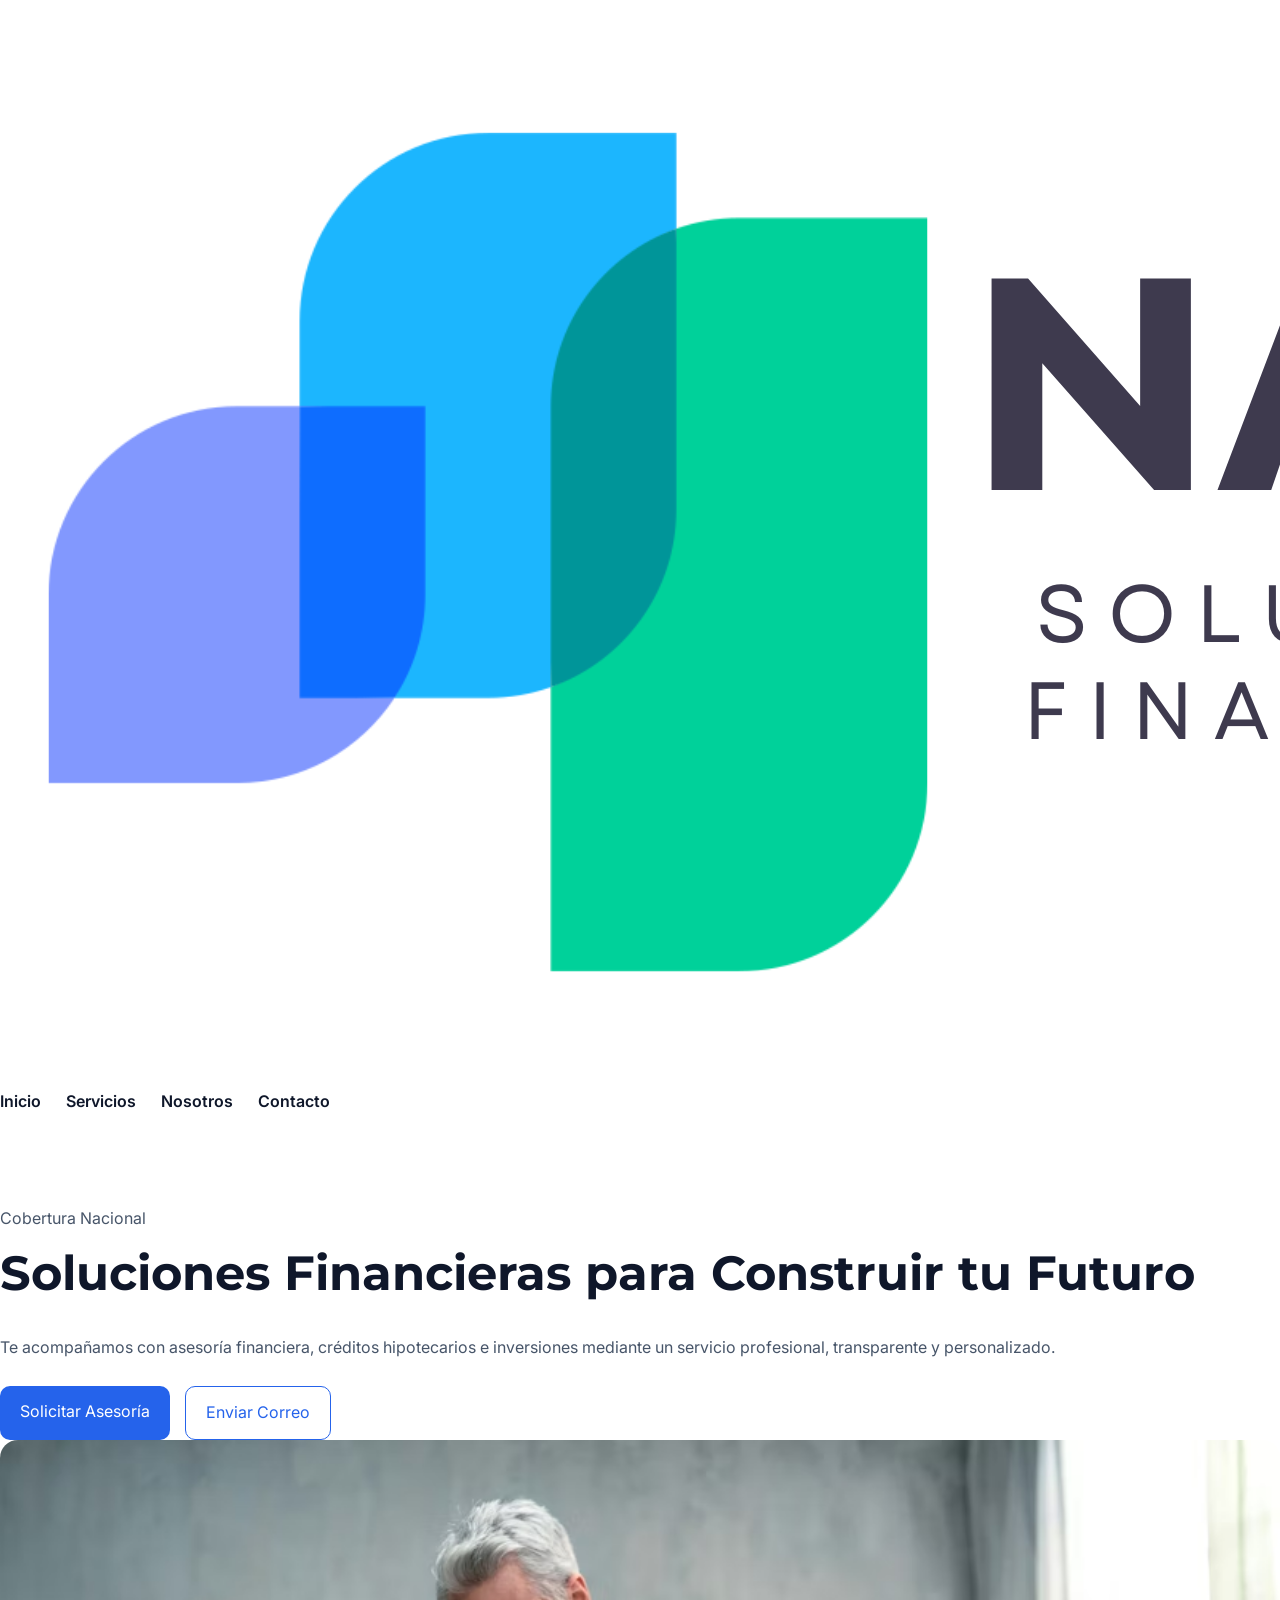
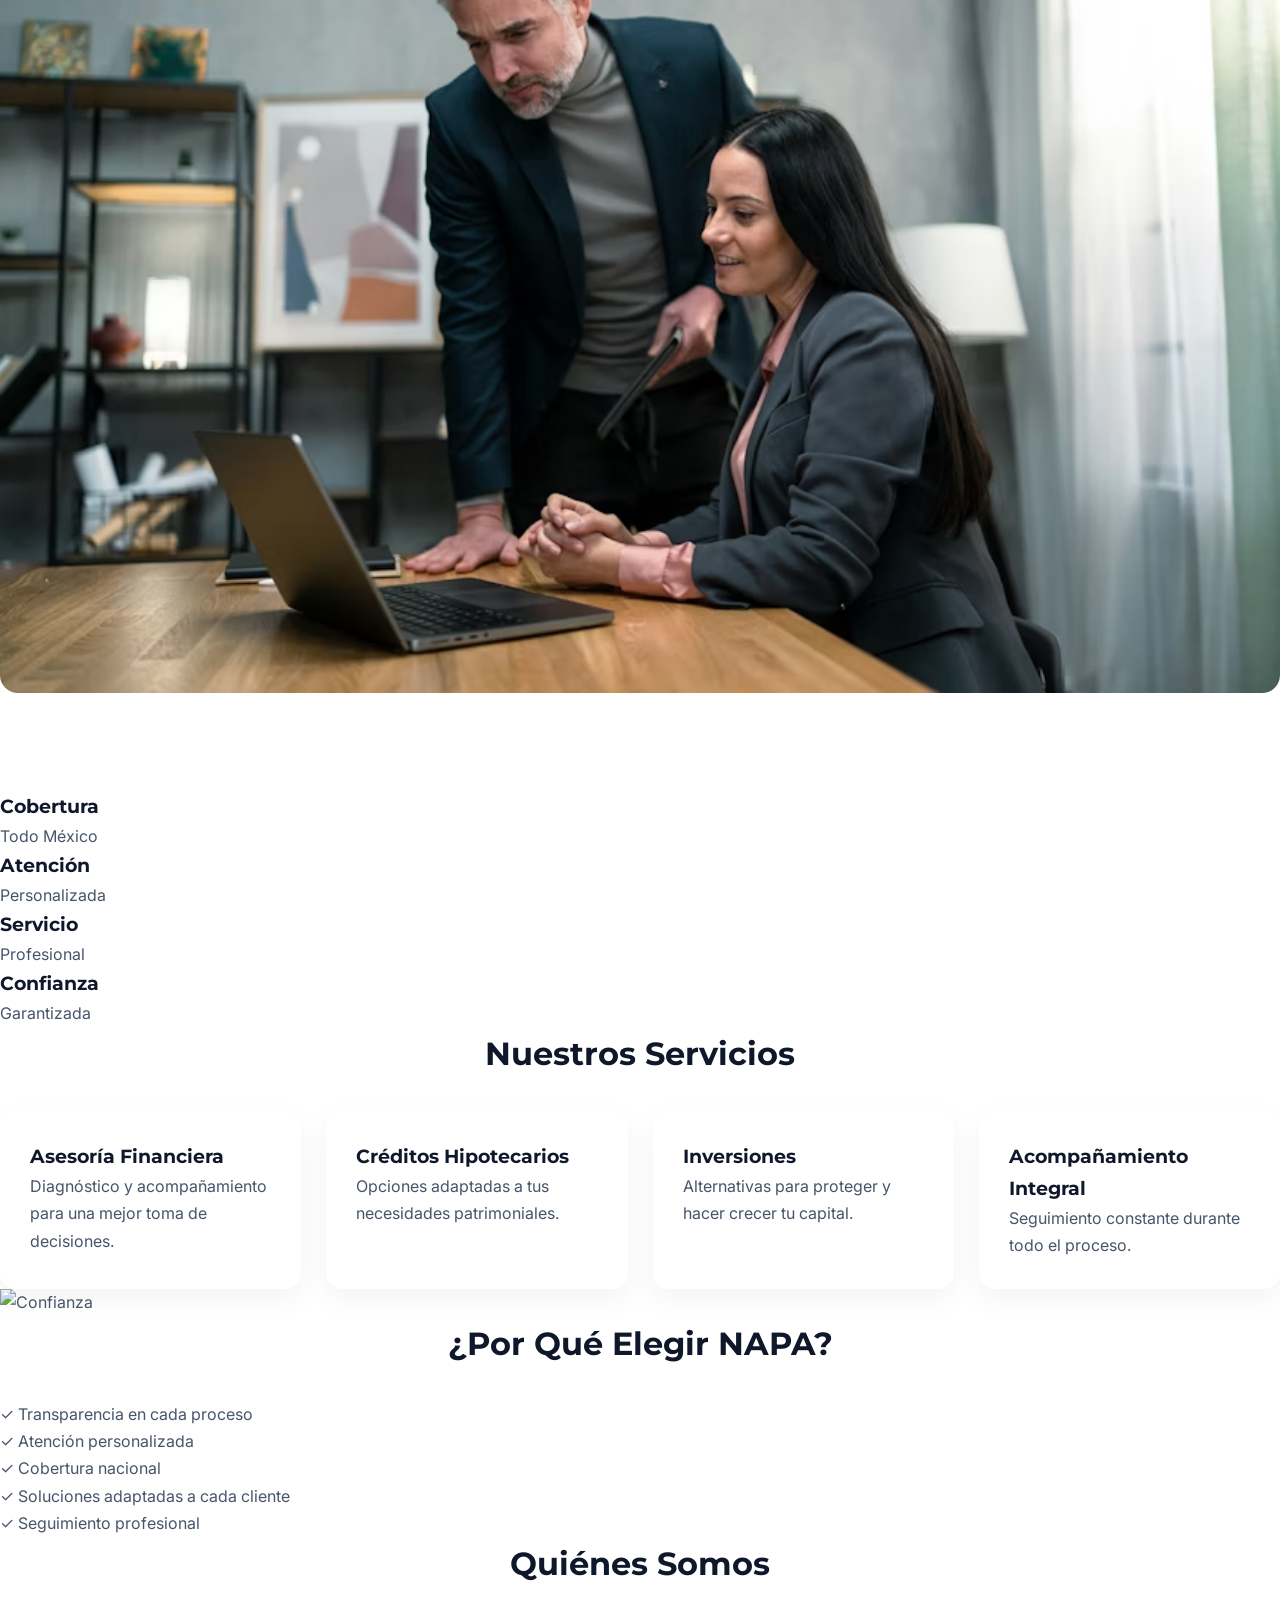
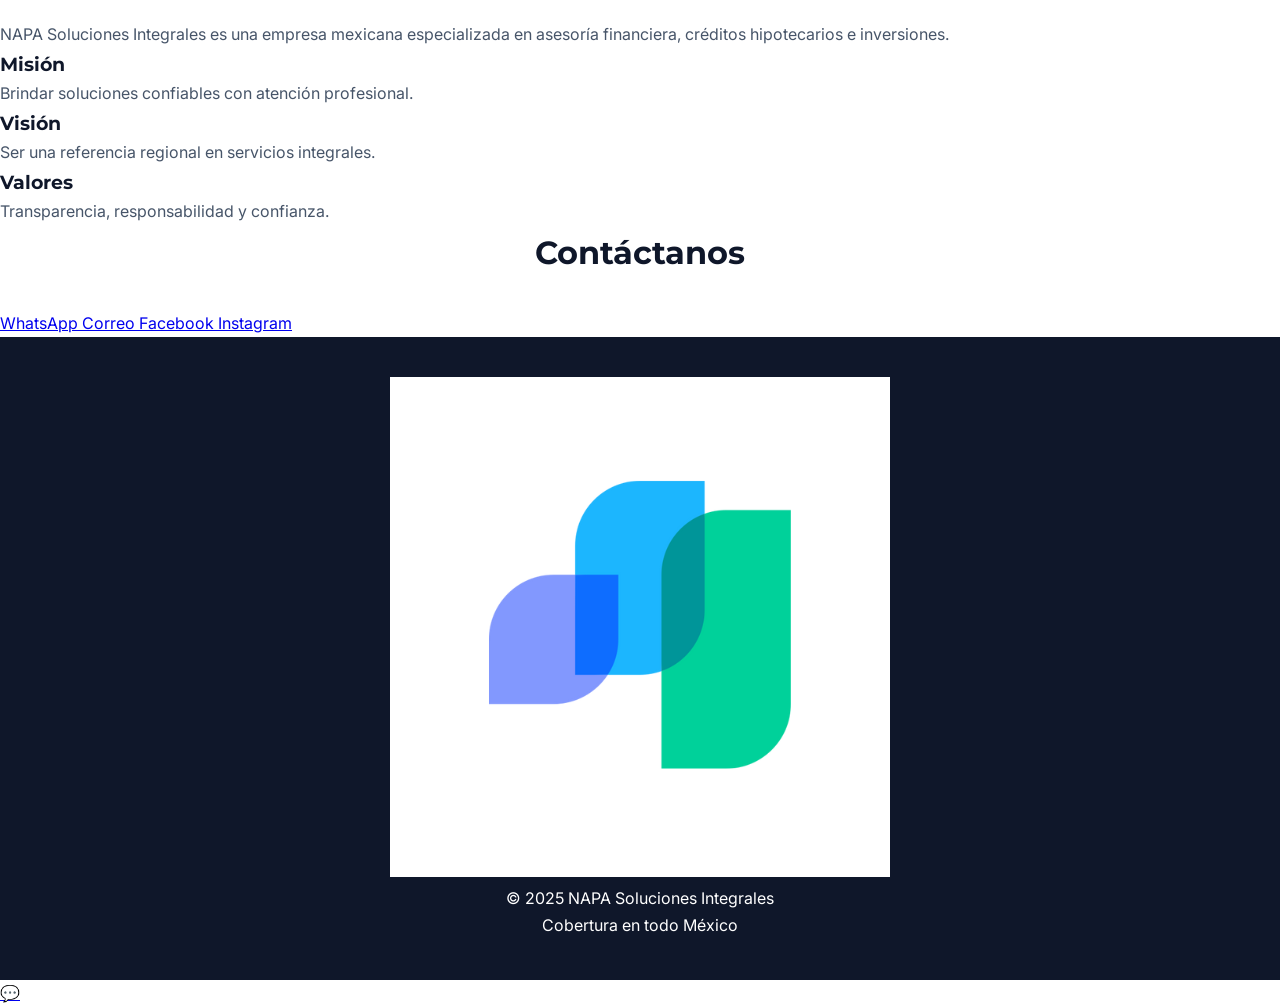
==== commit 774fd203: "Update index.html" ====
--- a/index.html
+++ b/index.html
@@ -1,221 +1,299 @@
-<!-- index.html -->
-
 <!DOCTYPE html>
-
 <html lang="es">
+
 <head>
+
 <meta charset="UTF-8">
 <meta name="viewport" content="width=device-width, initial-scale=1.0">
 
-<title>NAPA | Servicios Integrales</title>
-
-<meta name="description" content="NAPA Servicios Integrales. Soluciones profesionales, asesoría especializada y atención personalizada.">
-
-<link rel="icon" type="image/png" href="napamini.png">
+<title>NAPA Soluciones Integrales | Asesoría Financiera y Créditos Hipotecarios</title>
+
+<meta name="description" content="Asesoría financiera, créditos hipotecarios e inversiones con cobertura en todo México.">
+
+<meta name="keywords" content="créditos hipotecarios, asesoría financiera, inversiones, México, NAPA">
+
+<meta property="og:title" content="NAPA Soluciones Integrales">
+<meta property="og:description" content="Soluciones financieras confiables en todo México.">
+<meta property="og:image" content="nap4.png">
+<meta property="og:type" content="website">
+
+<link rel="icon" href="napamini.png">
 
 <link rel="preconnect" href="https://fonts.googleapis.com">
 <link rel="preconnect" href="https://fonts.gstatic.com" crossorigin>
 
-<link href="https://fonts.googleapis.com/css2?family=Inter:wght@400;500;600&family=Montserrat:wght@600;700;800&display=swap" rel="stylesheet">
+<link href="https://fonts.googleapis.com/css2?family=Montserrat:wght@600;700;800&family=Inter:wght@400;500;600&display=swap" rel="stylesheet">
 
 <link rel="stylesheet" href="style.css">
+
+<!-- Google Tag Manager -->
+<script>
+(function(w,d,s,l,i){
+w[l]=w[l]||[];
+w[l].push({'gtm.start':
+new Date().getTime(),event:'gtm.js'});
+var f=d.getElementsByTagName(s)[0],
+j=d.createElement(s),
+dl=l!='dataLayer'?'&l='+l:'';
+j.async=true;
+j.src='https://www.googletagmanager.com/gtm.js?id='+i+dl;
+f.parentNode.insertBefore(j,f);
+})(window,document,'script','dataLayer','GTM-P724PG65');
+</script>
+
 </head>
 
 <body>
 
-<header class="header">
-    <div class="container nav-container">
-
-```
-    <img src="nap4.png" alt="NAPA Logo" class="logo">
-
-    <nav>
-        <a href="#inicio">Inicio</a>
-        <a href="#servicios">Servicios</a>
-        <a href="#nosotros">Nosotros</a>
-        <a href="#contacto" class="btn-nav">Contacto</a>
-    </nav>
-
-</div>
-```
+<noscript>
+<iframe src="https://www.googletagmanager.com/ns.html?id=GTM-P724PG65"
+height="0"
+width="0"
+style="display:none;visibility:hidden"></iframe>
+</noscript>
+
+<header>
+
+<div class="logo-container">
+<img src="nap4.png" alt="NAPA">
+</div>
+
+<nav>
+
+<a href="#inicio">Inicio</a>
+
+<a href="#servicios">Servicios</a>
+
+<a href="#nosotros">Nosotros</a>
+
+<a href="#contacto">Contacto</a>
+
+</nav>
 
 </header>
 
 <section class="hero" id="inicio">
 
-```
-<div class="container hero-grid">
-
-    <div>
-        <span class="badge">NAPA Servicios Integrales</span>
-
-        <h1>
-            Soluciones profesionales con atención personalizada
-        </h1>
-
-        <p>
-            Brindamos acompañamiento, asesoría y soluciones integrales
-            para personas y empresas que buscan resultados confiables.
-        </p>
-
-        <div class="hero-buttons">
-
-            <a href="https://wa.me/526421045087" target="_blank" class="btn-primary">
-                WhatsApp
-            </a>
-
-            <a href="mailto:napasolucionesintegrales@gmail.com" class="btn-secondary">
-                Correo
-            </a>
-
-        </div>
-
-    </div>
-
-    <div>
-        <img src="imagen.jpg" alt="NAPA Servicios Integrales">
-    </div>
-
-</div>
-```
-
-</section>
-
-<section id="servicios" class="section">
-
-```
-<div class="container">
-
-    <h2>Nuestros Servicios</h2>
-
-    <div class="cards">
-
-        <div class="card">
-            <h3>Asesoría Especializada</h3>
-            <p>Orientación profesional adaptada a cada necesidad.</p>
-        </div>
-
-        <div class="card">
-            <h3>Gestión Administrativa</h3>
-            <p>Procesos claros, eficientes y organizados.</p>
-        </div>
-
-        <div class="card">
-            <h3>Servicios Financieros</h3>
-            <p>Alternativas responsables para tus objetivos.</p>
-        </div>
-
-        <div class="card">
-            <h3>Acompañamiento Profesional</h3>
-            <p>Seguimiento continuo y atención personalizada.</p>
-        </div>
-
-    </div>
-
-</div>
-```
-
-</section>
-
-<section class="section light">
-
-```
-<div class="container">
-
-    <h2>¿Por qué elegir NAPA?</h2>
-
-    <div class="cards">
-
-        <div class="card">
-            <h3>Transparencia</h3>
-        </div>
-
-        <div class="card">
-            <h3>Confianza</h3>
-        </div>
-
-        <div class="card">
-            <h3>Experiencia</h3>
-        </div>
-
-        <div class="card">
-            <h3>Atención Personalizada</h3>
-        </div>
-
-    </div>
-
-</div>
-```
-
-</section>
-
-<section id="nosotros" class="section">
-
-```
-<div class="container center">
-
-    <h2>Quiénes Somos</h2>
-
-    <p>
-        NAPA Servicios Integrales es una empresa comprometida con ofrecer
-        soluciones profesionales mediante un trato cercano, responsable y orientado a resultados.
-    </p>
-
-    <br>
-
-    <p><strong>Misión:</strong> Brindar soluciones confiables con atención profesional.</p>
-
-    <p><strong>Visión:</strong> Ser una referencia regional en servicios integrales.</p>
-
-    <p><strong>Valores:</strong> Transparencia, responsabilidad y confianza.</p>
-
-</div>
-```
-
-</section>
-
-<section id="contacto" class="section contact">
-
-```
-<div class="container center">
-
-    <h2>Contacto</h2>
-
-    <p>Estamos listos para ayudarte.</p>
-
-    <div class="hero-buttons">
-
-        <a href="https://wa.me/526421045087" class="btn-primary" target="_blank">
-            WhatsApp
-        </a>
-
-        <a href="mailto:napasolucionesintegrales@gmail.com" class="btn-secondary">
-            Correo
-        </a>
-
-    </div>
-
-</div>
-```
+<div class="hero-content">
+
+<span class="tag">
+Cobertura Nacional
+</span>
+
+<h1>
+Soluciones Financieras para Construir tu Futuro
+</h1>
+
+<p>
+Te acompañamos con asesoría financiera, créditos hipotecarios e inversiones mediante un servicio profesional, transparente y personalizado.
+</p>
+
+<div class="hero-buttons">
+
+<a
+class="btn-primary"
+href="https://wa.me/526421045087"
+target="_blank">
+
+Solicitar Asesoría
+
+</a>
+
+<a
+class="btn-secondary"
+href="mailto:napasolucionesintegrales@gmail.com">
+
+Enviar Correo
+
+</a>
+
+</div>
+
+</div>
+
+<div class="hero-image">
+
+<img src="imagen.jpg" alt="NAPA">
+
+</div>
+
+</section>
+
+<section class="stats">
+
+<div class="stat">
+<h3>Cobertura</h3>
+<p>Todo México</p>
+</div>
+
+<div class="stat">
+<h3>Atención</h3>
+<p>Personalizada</p>
+</div>
+
+<div class="stat">
+<h3>Servicio</h3>
+<p>Profesional</p>
+</div>
+
+<div class="stat">
+<h3>Confianza</h3>
+<p>Garantizada</p>
+</div>
+
+</section>
+
+<section id="servicios">
+
+<h2>Nuestros Servicios</h2>
+
+<div class="cards">
+
+<div class="card">
+<h3>Asesoría Financiera</h3>
+<p>Diagnóstico y acompañamiento para una mejor toma de decisiones.</p>
+</div>
+
+<div class="card">
+<h3>Créditos Hipotecarios</h3>
+<p>Opciones adaptadas a tus necesidades patrimoniales.</p>
+</div>
+
+<div class="card">
+<h3>Inversiones</h3>
+<p>Alternativas para proteger y hacer crecer tu capital.</p>
+</div>
+
+<div class="card">
+<h3>Acompañamiento Integral</h3>
+<p>Seguimiento constante durante todo el proceso.</p>
+</div>
+
+</div>
+
+</section>
+
+<section class="why">
+
+<div class="why-image">
+
+<img src="handshake.jpg" alt="Confianza">
+
+</div>
+
+<div class="why-content">
+
+<h2>¿Por Qué Elegir NAPA?</h2>
+
+<ul>
+
+<li>✓ Transparencia en cada proceso</li>
+
+<li>✓ Atención personalizada</li>
+
+<li>✓ Cobertura nacional</li>
+
+<li>✓ Soluciones adaptadas a cada cliente</li>
+
+<li>✓ Seguimiento profesional</li>
+
+</ul>
+
+</div>
+
+</section>
+
+<section id="nosotros">
+
+<h2>Quiénes Somos</h2>
+
+<p>
+NAPA Soluciones Integrales es una empresa mexicana especializada en asesoría financiera, créditos hipotecarios e inversiones.
+</p>
+
+<div class="mission-grid">
+
+<div>
+<h3>Misión</h3>
+<p>Brindar soluciones confiables con atención profesional.</p>
+</div>
+
+<div>
+<h3>Visión</h3>
+<p>Ser una referencia regional en servicios integrales.</p>
+</div>
+
+<div>
+<h3>Valores</h3>
+<p>Transparencia, responsabilidad y confianza.</p>
+</div>
+
+</div>
+
+</section>
+
+<section id="contacto">
+
+<h2>Contáctanos</h2>
+
+<div class="contact-buttons">
+
+<a
+href="https://wa.me/526421045087"
+target="_blank">
+
+WhatsApp
+
+</a>
+
+<a
+href="mailto:napasolucionesintegrales@gmail.com">
+
+Correo
+
+</a>
+
+<a
+href="https://www.facebook.com/NapaSolucionesIntegrales"
+target="_blank">
+
+Facebook
+
+</a>
+
+<a
+href="https://www.instagram.com/napasolucionesintegrales/"
+target="_blank">
+
+Instagram
+
+</a>
+
+</div>
 
 </section>
 
 <footer>
 
-```
-<div class="container">
-
-    <p>© 2026 NAPA Servicios Integrales</p>
-
-    <p>napasolucionesintegrales@gmail.com</p>
-
-</div>
-```
+<img src="napamini.png" alt="NAPA">
+
+<p>
+© 2025 NAPA Soluciones Integrales
+</p>
+
+<p>
+Cobertura en todo México
+</p>
 
 </footer>
 
-<a href="https://wa.me/526421045087" class="whatsapp-float" target="_blank">
+<a
+class="floating-whatsapp"
+href="https://wa.me/526421045087"
+target="_blank">
+
 💬
+
 </a>
 
 <script src="script.js"></script>
--- a/style.css
+++ b/style.css
@@ -1,219 +1,197 @@
-* {
-  margin: 0;
-  padding: 0;
-  box-sizing: border-box;
-  font-family: 'Open Sans', sans-serif;
+/* style.css */
+
+:root{
+--primary:#0F172A;
+--accent:#2563EB;
+--light:#F8FAFC;
+--text:#475569;
+--white:#FFFFFF;
 }
 
-body {
-  background: #ffffff;
-  color: #333;
+*{
+margin:0;
+padding:0;
+box-sizing:border-box;
 }
 
-/* Header */
-header {
-  display: flex;
-  justify-content: space-between;
-  align-items: center;
-  padding: 15px 40px;
-  background-color: #ffffff;
-  border-bottom: 2px solid #e2e2e2;
-  position: sticky;
-  top: 0;
-  z-index: 100;
+html{
+scroll-behavior:smooth;
 }
 
-.logo {
-  width: 80px;
+body{
+font-family:'Inter',sans-serif;
+color:var(--text);
+background:#fff;
+line-height:1.7;
 }
 
-nav ul {
-  list-style: none;
-  display: flex;
-  gap: 25px;
+.container{
+width:min(1200px,90%);
+margin:auto;
 }
 
-nav a {
-  text-decoration: none;
-  color: #333;
-  font-weight: bold;
-  transition: color 0.3s;
+.header{
+position:sticky;
+top:0;
+background:#fff;
+border-bottom:1px solid #eee;
+z-index:1000;
 }
 
-nav a:hover {
-  color: #007b83;
+.nav-container{
+display:flex;
+justify-content:space-between;
+align-items:center;
+padding:18px 0;
 }
 
-/* Secciones */
-.hero, .services, .contact {
-  display: flex;
-  align-items: center;
-  justify-content: space-between;
-  padding: 40px 60px;
-  flex-wrap: wrap;
+.logo{
+height:60px;
 }
 
-.text-block, .service-text, .contact-form {
-  flex: 1;
-  min-width: 300px;
-  margin: 20px;
+nav{
+display:flex;
+gap:25px;
+align-items:center;
 }
 
-.hero-img, .service-img, .contact-img {
-  width: 40%;
-  border-radius: 8px;
-  object-fit: cover;
-  min-width: 250px;
-  display: block;
-  margin: 0 auto; /* Centrado */
+nav a{
+text-decoration:none;
+color:var(--primary);
+font-weight:600;
 }
 
-h2, h3 {
-  color: #007b83;
-  margin-bottom: 10px;
+.btn-nav,
+.btn-primary{
+background:var(--accent);
+color:white;
+padding:12px 20px;
+border-radius:10px;
+text-decoration:none;
 }
 
-/* ====== FORMULARIO DE CONTACTO ====== */
-.contact {
-  flex-direction: row; /* formulario a la izquierda, imagen a la derecha */
+.btn-secondary{
+border:1px solid var(--accent);
+padding:12px 20px;
+border-radius:10px;
+text-decoration:none;
+color:var(--accent);
 }
 
-.contact-form {
-  order: 1; /* izquierda */
-  max-width: 500px;
+.hero{
+padding:90px 0;
 }
 
-.contact-img {
-  order: 2; /* derecha */
+.hero-grid{
+display:grid;
+grid-template-columns:1fr 1fr;
+gap:60px;
+align-items:center;
 }
 
-.contact-form form {
-  background-color: #f5f5f5;
-  padding: 20px;
-  border-radius: 10px;
+.hero img{
+width:100%;
+border-radius:18px;
 }
 
-.contact-form label {
-  display: block;
-  margin-bottom: 15px;
-  font-weight: 600;
+.badge{
+display:inline-block;
+padding:8px 14px;
+background:#e8f0ff;
+border-radius:50px;
+margin-bottom:20px;
 }
 
-input[type="text"], input[type="email"] {
-  width: 100%;
-  padding: 8px;
-  margin-top: 5px;
-  border: 1px solid #ccc;
-  border-radius: 5px;
+h1,h2,h3{
+font-family:'Montserrat',sans-serif;
+color:var(--primary);
 }
 
-.checkbox-group {
-  margin: 15px 0;
+h1{
+font-size:3rem;
+margin-bottom:20px;
 }
 
-.checkbox-group label {
-  margin-right: 10px;
+h2{
+font-size:2rem;
+margin-bottom:30px;
+text-align:center;
 }
 
-button {
-  background-color: #007b83;
-  color: white;
-  border: none;
-  padding: 10px 20px;
-  border-radius: 6px;
-  cursor: pointer;
-  font-weight: bold;
-  transition: background 0.3s;
+.section{
+padding:90px 0;
 }
 
-button:hover {
-  background-color: #005c63;
+.light{
+background:var(--light);
 }
 
-/* Footer */
-footer {
-  background-color: #e2e2e2;
-  text-align: center;
-  padding: 20px;
-  font-size: 14px;
-  color: #333;
+.cards{
+display:grid;
+grid-template-columns:repeat(auto-fit,minmax(250px,1fr));
+gap:25px;
 }
 
-/* ============================= */
-/* 🔹 ADAPTACIÓN A CELULAR 🔹 */
-/* ============================= */
-@media (max-width: 768px) {
-  header {
-    flex-direction: column;
-    align-items: center;
-    padding: 15px 20px;
-  }
-
-  nav ul {
-    flex-direction: column;
-    gap: 10px;
-    width: 100%;
-    margin-top: 10px;
-    align-items: center;
-  }
-
-  .hero, .services, .contact {
-    flex-direction: column;
-    padding: 20px;
-    text-align: center;
-  }
-
-  /* En móvil, formulario arriba e imagen centrada abajo */
-  .contact {
-    flex-direction: column;
-  }
-
-  .contact-form {
-    order: 1;
-    width: 100%;
-    margin: 0 auto;
-  }
-
-  .contact-img {
-    order: 2;
-    width: 90%;
-    max-width: 400px;
-    margin: 20px auto;
-  }
-
-  h2, h3 {
-    font-size: 22px;
-  }
-
-  p {
-    font-size: 15px;
-  }
-
-  footer {
-    font-size: 13px;
-    padding: 15px;
-  }
+.card{
+background:white;
+padding:30px;
+border-radius:16px;
+box-shadow:0 10px 30px rgba(0,0,0,.05);
+transition:.3s;
 }
 
-@media (max-width: 480px) {
-  .logo {
-    width: 65px;
-  }
+.card:hover{
+transform:translateY(-5px);
+}
 
-  nav ul {
-    gap: 8px;
-  }
+.center{
+text-align:center;
+max-width:850px;
+}
 
-  h2, h3 {
-    font-size: 20px;
-  }
+.hero-buttons{
+display:flex;
+gap:15px;
+margin-top:25px;
+flex-wrap:wrap;
+}
 
-  p {
-    font-size: 14px;
-  }
+footer{
+background:var(--primary);
+color:white;
+padding:40px 0;
+text-align:center;
+}
 
-  .hero-img, .service-img, .contact-img {
-    width: 100%;
-    max-width: 350px;
-  }
+.whatsapp-float{
+position:fixed;
+bottom:25px;
+right:25px;
+width:60px;
+height:60px;
+display:flex;
+align-items:center;
+justify-content:center;
+background:#25D366;
+color:white;
+text-decoration:none;
+border-radius:50%;
+font-size:28px;
+box-shadow:0 10px 25px rgba(0,0,0,.2);
 }
+
+@media(max-width:768px){
+
+.hero-grid{
+grid-template-columns:1fr;
+}
+
+h1{
+font-size:2.2rem;
+}
+
+nav{
+display:none;
+}
+
+}
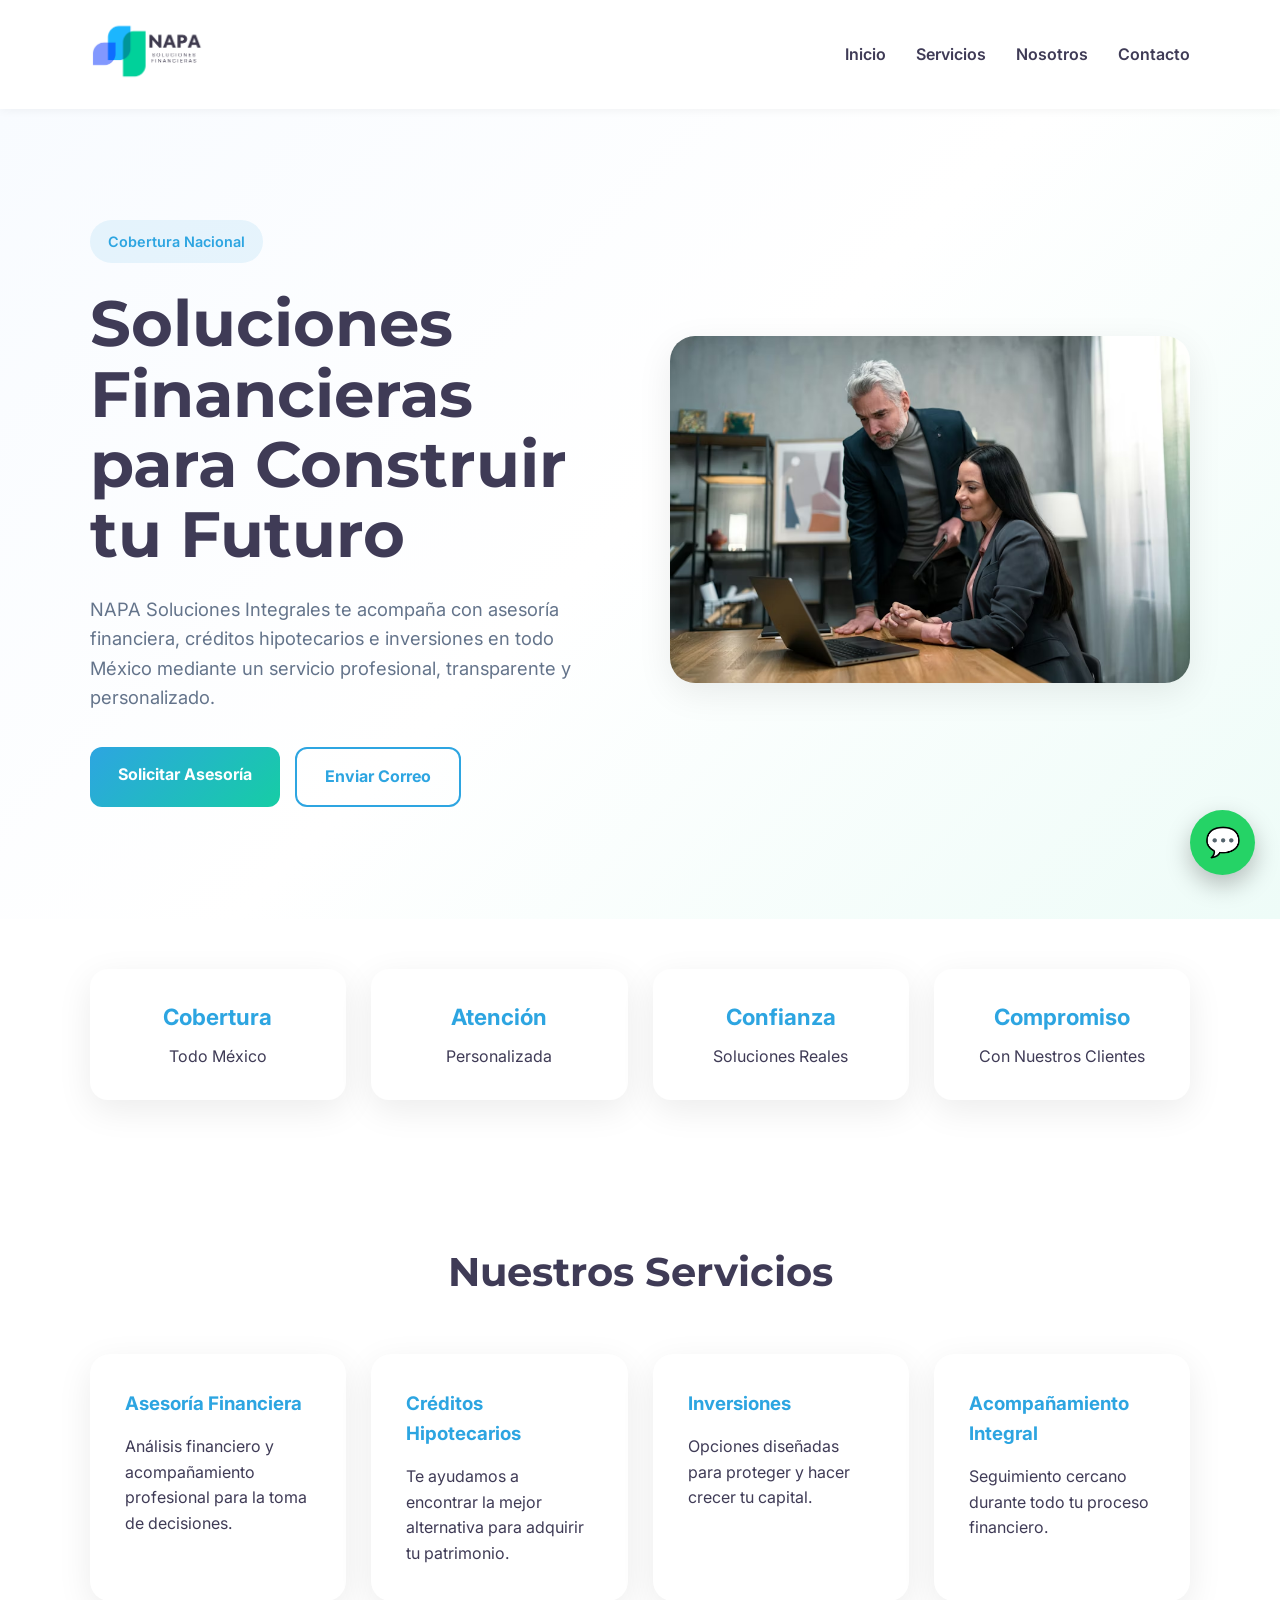
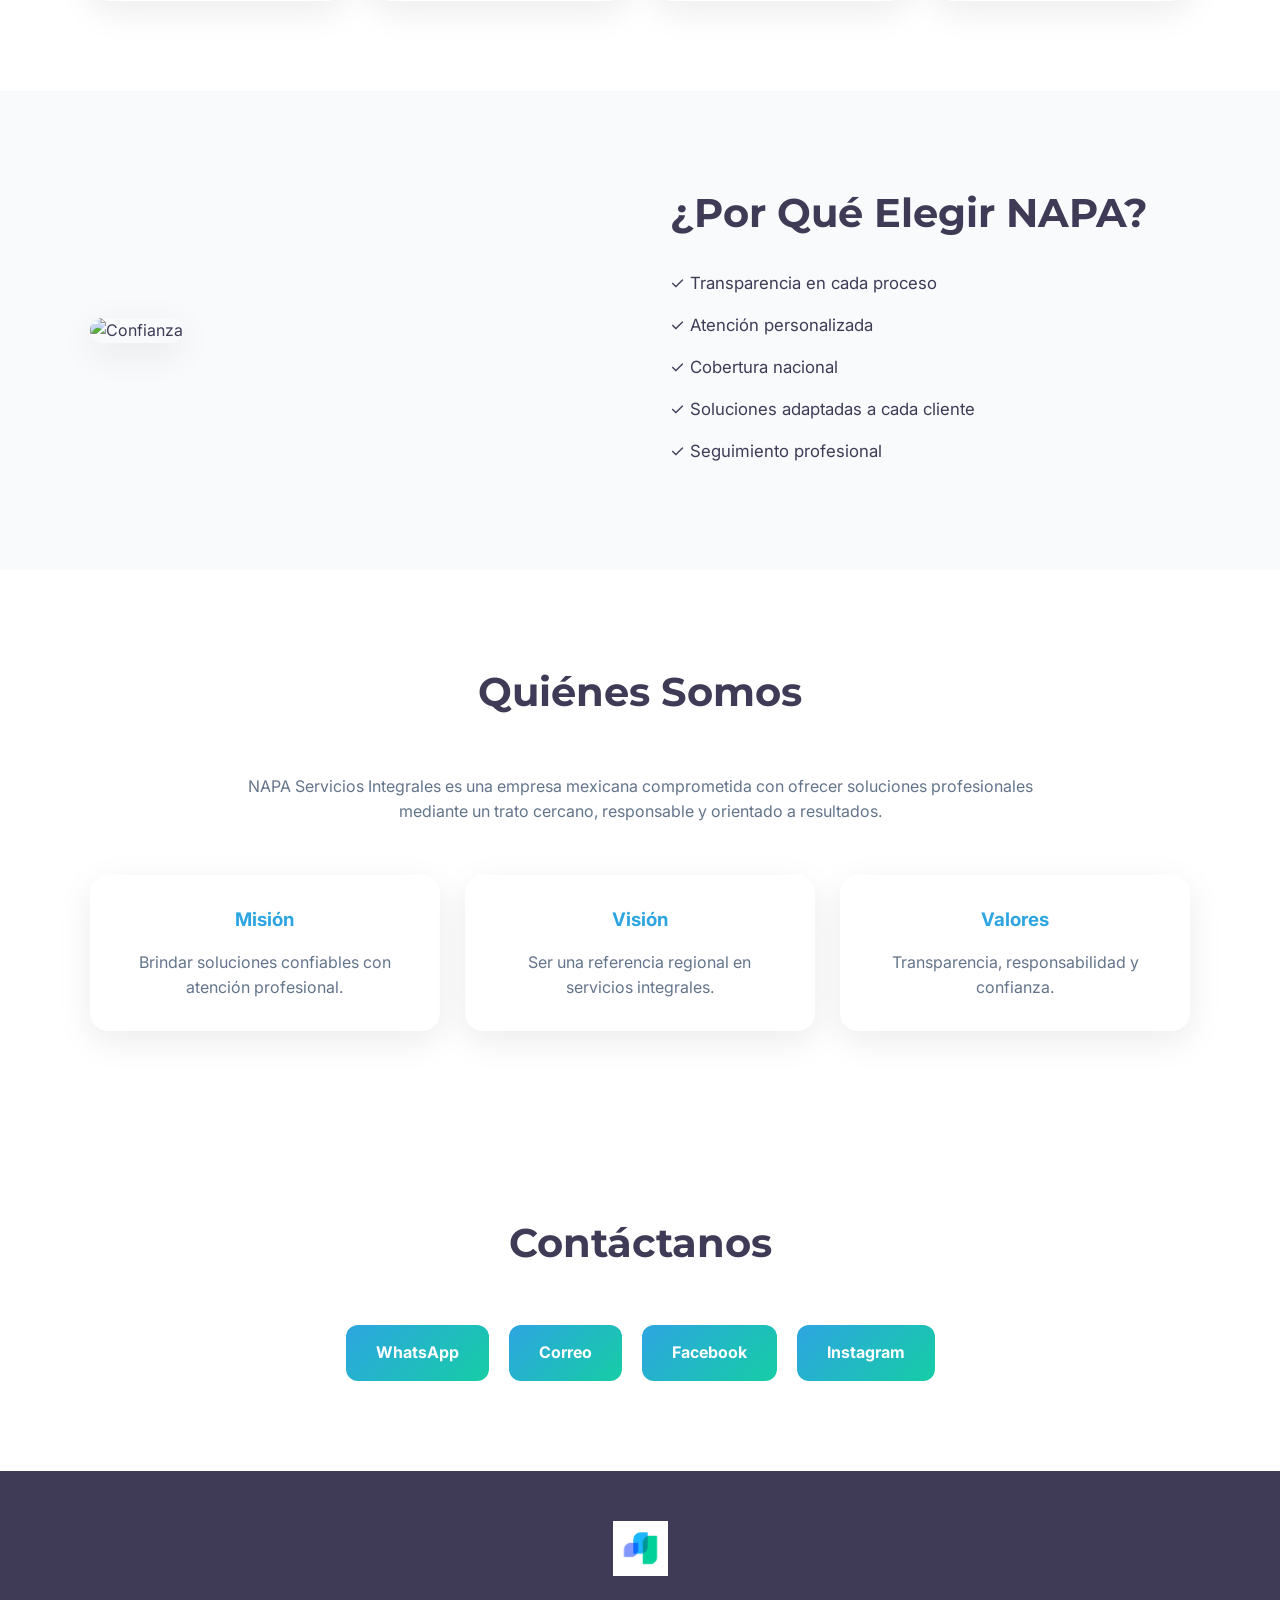
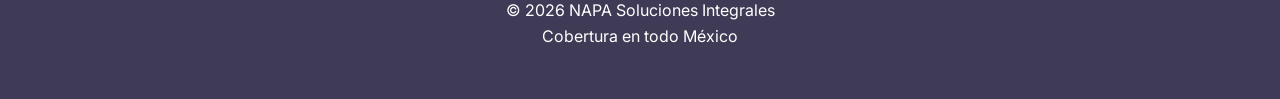
==== commit 213e5c8f: "Update index.html" ====
--- a/index.html
+++ b/index.html
@@ -1,6 +1,5 @@
 <!DOCTYPE html>
 <html lang="es">
-
 <head>
 
 <meta charset="UTF-8">
@@ -10,14 +9,7 @@
 
 <meta name="description" content="Asesoría financiera, créditos hipotecarios e inversiones con cobertura en todo México.">
 
-<meta name="keywords" content="créditos hipotecarios, asesoría financiera, inversiones, México, NAPA">
-
-<meta property="og:title" content="NAPA Soluciones Integrales">
-<meta property="og:description" content="Soluciones financieras confiables en todo México.">
-<meta property="og:image" content="nap4.png">
-<meta property="og:type" content="website">
-
-<link rel="icon" href="napamini.png">
+<link rel="icon" type="image/png" href="napamini.png">
 
 <link rel="preconnect" href="https://fonts.googleapis.com">
 <link rel="preconnect" href="https://fonts.gstatic.com" crossorigin>
@@ -25,13 +17,21 @@
 <link href="https://fonts.googleapis.com/css2?family=Montserrat:wght@600;700;800&family=Inter:wght@400;500;600&display=swap" rel="stylesheet">
 
 <link rel="stylesheet" href="style.css">
+
+<!-- Google Analytics -->
+<script async src="https://www.googletagmanager.com/gtag/js?id=G-B6BMRB1V9G"></script>
+<script>
+window.dataLayer = window.dataLayer || [];
+function gtag(){dataLayer.push(arguments);}
+gtag('js', new Date());
+gtag('config', 'G-B6BMRB1V9G');
+</script>
 
 <!-- Google Tag Manager -->
 <script>
 (function(w,d,s,l,i){
 w[l]=w[l]||[];
-w[l].push({'gtm.start':
-new Date().getTime(),event:'gtm.js'});
+w[l].push({'gtm.start':new Date().getTime(),event:'gtm.js'});
 var f=d.getElementsByTagName(s)[0],
 j=d.createElement(s),
 dl=l!='dataLayer'?'&l='+l:'';
@@ -47,27 +47,21 @@
 
 <noscript>
 <iframe src="https://www.googletagmanager.com/ns.html?id=GTM-P724PG65"
-height="0"
-width="0"
+height="0" width="0"
 style="display:none;visibility:hidden"></iframe>
 </noscript>
 
 <header>
 
 <div class="logo-container">
-<img src="nap4.png" alt="NAPA">
+<img src="nap4.png" alt="NAPA Soluciones Integrales">
 </div>
 
 <nav>
-
 <a href="#inicio">Inicio</a>
-
 <a href="#servicios">Servicios</a>
-
 <a href="#nosotros">Nosotros</a>
-
 <a href="#contacto">Contacto</a>
-
 </nav>
 
 </header>
@@ -85,26 +79,22 @@
 </h1>
 
 <p>
-Te acompañamos con asesoría financiera, créditos hipotecarios e inversiones mediante un servicio profesional, transparente y personalizado.
+NAPA Soluciones Integrales te acompaña con asesoría financiera,
+créditos hipotecarios e inversiones en todo México mediante un
+servicio profesional, transparente y personalizado.
 </p>
 
 <div class="hero-buttons">
 
-<a
-class="btn-primary"
+<a class="btn-primary"
 href="https://wa.me/526421045087"
 target="_blank">
-
 Solicitar Asesoría
-
-</a>
-
-<a
-class="btn-secondary"
+</a>
+
+<a class="btn-secondary"
 href="mailto:napasolucionesintegrales@gmail.com">
-
 Enviar Correo
-
 </a>
 
 </div>
@@ -112,9 +102,7 @@
 </div>
 
 <div class="hero-image">
-
-<img src="imagen.jpg" alt="NAPA">
-
+<img src="imagen.jpg" alt="Asesoría Financiera">
 </div>
 
 </section>
@@ -132,13 +120,13 @@
 </div>
 
 <div class="stat">
-<h3>Servicio</h3>
-<p>Profesional</p>
-</div>
-
-<div class="stat">
 <h3>Confianza</h3>
-<p>Garantizada</p>
+<p>Soluciones Reales</p>
+</div>
+
+<div class="stat">
+<h3>Compromiso</h3>
+<p>Con Nuestros Clientes</p>
 </div>
 
 </section>
@@ -151,22 +139,30 @@
 
 <div class="card">
 <h3>Asesoría Financiera</h3>
-<p>Diagnóstico y acompañamiento para una mejor toma de decisiones.</p>
+<p>
+Análisis financiero y acompañamiento profesional para la toma de decisiones.
+</p>
 </div>
 
 <div class="card">
 <h3>Créditos Hipotecarios</h3>
-<p>Opciones adaptadas a tus necesidades patrimoniales.</p>
+<p>
+Te ayudamos a encontrar la mejor alternativa para adquirir tu patrimonio.
+</p>
 </div>
 
 <div class="card">
 <h3>Inversiones</h3>
-<p>Alternativas para proteger y hacer crecer tu capital.</p>
+<p>
+Opciones diseñadas para proteger y hacer crecer tu capital.
+</p>
 </div>
 
 <div class="card">
 <h3>Acompañamiento Integral</h3>
-<p>Seguimiento constante durante todo el proceso.</p>
+<p>
+Seguimiento cercano durante todo tu proceso financiero.
+</p>
 </div>
 
 </div>
@@ -176,9 +172,7 @@
 <section class="why">
 
 <div class="why-image">
-
 <img src="handshake.jpg" alt="Confianza">
-
 </div>
 
 <div class="why-content">
@@ -186,17 +180,11 @@
 <h2>¿Por Qué Elegir NAPA?</h2>
 
 <ul>
-
 <li>✓ Transparencia en cada proceso</li>
-
 <li>✓ Atención personalizada</li>
-
 <li>✓ Cobertura nacional</li>
-
 <li>✓ Soluciones adaptadas a cada cliente</li>
-
 <li>✓ Seguimiento profesional</li>
-
 </ul>
 
 </div>
@@ -208,7 +196,7 @@
 <h2>Quiénes Somos</h2>
 
 <p>
-NAPA Soluciones Integrales es una empresa mexicana especializada en asesoría financiera, créditos hipotecarios e inversiones.
+NAPA Servicios Integrales es una empresa mexicana comprometida con ofrecer soluciones profesionales mediante un trato cercano, responsable y orientado a resultados.
 </p>
 
 <div class="mission-grid">
@@ -238,62 +226,44 @@
 
 <div class="contact-buttons">
 
-<a
+<a href="https://wa.me/526421045087" target="_blank">
+WhatsApp
+</a>
+
+<a href="mailto:napasolucionesintegrales@gmail.com">
+Correo
+</a>
+
+<a href="https://www.facebook.com/NapaSolucionesIntegrales" target="_blank">
+Facebook
+</a>
+
+<a href="https://www.instagram.com/napasolucionesintegrales/" target="_blank">
+Instagram
+</a>
+
+</div>
+
+</section>
+
+<footer>
+
+<img src="napamini.png" alt="NAPA">
+
+<p>
+© 2025 NAPA Soluciones Integrales
+</p>
+
+<p>
+Cobertura en todo México
+</p>
+
+</footer>
+
+<a class="floating-whatsapp"
 href="https://wa.me/526421045087"
 target="_blank">
-
-WhatsApp
-
-</a>
-
-<a
-href="mailto:napasolucionesintegrales@gmail.com">
-
-Correo
-
-</a>
-
-<a
-href="https://www.facebook.com/NapaSolucionesIntegrales"
-target="_blank">
-
-Facebook
-
-</a>
-
-<a
-href="https://www.instagram.com/napasolucionesintegrales/"
-target="_blank">
-
-Instagram
-
-</a>
-
-</div>
-
-</section>
-
-<footer>
-
-<img src="napamini.png" alt="NAPA">
-
-<p>
-© 2025 NAPA Soluciones Integrales
-</p>
-
-<p>
-Cobertura en todo México
-</p>
-
-</footer>
-
-<a
-class="floating-whatsapp"
-href="https://wa.me/526421045087"
-target="_blank">
-
 💬
-
 </a>
 
 <script src="script.js"></script>
--- a/style.css
+++ b/style.css
@@ -1,197 +1,411 @@
-/* style.css */
-
 :root{
---primary:#0F172A;
---accent:#2563EB;
---light:#F8FAFC;
---text:#475569;
---white:#FFFFFF;
+    --primary:#2DA5E1;
+    --secondary:#16CDA5;
+    --dark:#3F3B56;
+    --text:#64748B;
+    --light:#F8FAFC;
+    --white:#FFFFFF;
+    --shadow:0 10px 35px rgba(0,0,0,.08);
 }
 
 *{
-margin:0;
-padding:0;
-box-sizing:border-box;
+    margin:0;
+    padding:0;
+    box-sizing:border-box;
 }
 
 html{
-scroll-behavior:smooth;
+    scroll-behavior:smooth;
 }
 
 body{
-font-family:'Inter',sans-serif;
-color:var(--text);
-background:#fff;
-line-height:1.7;
-}
-
-.container{
-width:min(1200px,90%);
-margin:auto;
-}
-
-.header{
-position:sticky;
-top:0;
-background:#fff;
-border-bottom:1px solid #eee;
-z-index:1000;
-}
-
-.nav-container{
-display:flex;
-justify-content:space-between;
-align-items:center;
-padding:18px 0;
-}
-
-.logo{
-height:60px;
+    font-family:'Inter',sans-serif;
+    color:var(--dark);
+    background:#fff;
+    overflow-x:hidden;
+    line-height:1.6;
+}
+
+/* HEADER */
+
+header{
+    position:sticky;
+    top:0;
+    z-index:1000;
+    background:rgba(255,255,255,.95);
+    backdrop-filter:blur(12px);
+    display:flex;
+    justify-content:space-between;
+    align-items:center;
+    padding:18px 7%;
+    box-shadow:0 1px 10px rgba(0,0,0,.05);
+}
+
+.logo-container img{
+    height:65px;
 }
 
 nav{
-display:flex;
-gap:25px;
-align-items:center;
+    display:flex;
+    gap:30px;
+    align-items:center;
 }
 
 nav a{
-text-decoration:none;
-color:var(--primary);
-font-weight:600;
-}
-
-.btn-nav,
+    text-decoration:none;
+    color:var(--dark);
+    font-weight:600;
+    transition:.3s;
+}
+
+nav a:hover{
+    color:var(--primary);
+}
+
+/* HERO */
+
+.hero{
+    min-height:90vh;
+    display:grid;
+    grid-template-columns:1fr 1fr;
+    align-items:center;
+    padding:80px 7%;
+    gap:60px;
+    background:
+    linear-gradient(
+        135deg,
+        #f8fbff 0%,
+        #ffffff 50%,
+        #eefcf8 100%
+    );
+}
+
+.tag{
+    display:inline-block;
+    background:rgba(45,165,225,.1);
+    color:var(--primary);
+    padding:10px 18px;
+    border-radius:30px;
+    font-size:.9rem;
+    font-weight:600;
+    margin-bottom:25px;
+}
+
+.hero-content h1{
+    font-family:'Montserrat',sans-serif;
+    font-size:4rem;
+    line-height:1.1;
+    margin-bottom:25px;
+    color:var(--dark);
+}
+
+.hero-content p{
+    font-size:1.15rem;
+    color:var(--text);
+    max-width:600px;
+}
+
+.hero-buttons{
+    margin-top:35px;
+    display:flex;
+    gap:15px;
+    flex-wrap:wrap;
+}
+
 .btn-primary{
-background:var(--accent);
-color:white;
-padding:12px 20px;
-border-radius:10px;
-text-decoration:none;
+    background:linear-gradient(
+        135deg,
+        var(--primary),
+        var(--secondary)
+    );
+    color:white;
+    padding:15px 28px;
+    border-radius:12px;
+    text-decoration:none;
+    font-weight:700;
+    transition:.3s;
+}
+
+.btn-primary:hover{
+    transform:translateY(-3px);
 }
 
 .btn-secondary{
-border:1px solid var(--accent);
-padding:12px 20px;
-border-radius:10px;
-text-decoration:none;
-color:var(--accent);
-}
-
-.hero{
-padding:90px 0;
-}
-
-.hero-grid{
-display:grid;
-grid-template-columns:1fr 1fr;
-gap:60px;
-align-items:center;
-}
-
-.hero img{
-width:100%;
-border-radius:18px;
-}
-
-.badge{
-display:inline-block;
-padding:8px 14px;
-background:#e8f0ff;
-border-radius:50px;
-margin-bottom:20px;
-}
-
-h1,h2,h3{
-font-family:'Montserrat',sans-serif;
-color:var(--primary);
-}
-
-h1{
-font-size:3rem;
-margin-bottom:20px;
-}
-
-h2{
-font-size:2rem;
-margin-bottom:30px;
-text-align:center;
-}
-
-.section{
-padding:90px 0;
-}
-
-.light{
-background:var(--light);
-}
+    border:2px solid var(--primary);
+    color:var(--primary);
+    padding:15px 28px;
+    border-radius:12px;
+    text-decoration:none;
+    font-weight:700;
+    transition:.3s;
+}
+
+.btn-secondary:hover{
+    background:var(--primary);
+    color:white;
+}
+
+.hero-image img{
+    width:100%;
+    border-radius:25px;
+    box-shadow:var(--shadow);
+}
+
+/* STATS */
+
+.stats{
+    display:grid;
+    grid-template-columns:repeat(4,1fr);
+    gap:25px;
+    padding:50px 7%;
+}
+
+.stat{
+    background:white;
+    padding:30px;
+    border-radius:18px;
+    text-align:center;
+    box-shadow:var(--shadow);
+}
+
+.stat h3{
+    color:var(--primary);
+    margin-bottom:10px;
+    font-size:1.4rem;
+}
+
+/* SECTIONS */
+
+section{
+    padding:90px 7%;
+}
+
+section h2{
+    text-align:center;
+    font-family:'Montserrat',sans-serif;
+    font-size:2.5rem;
+    margin-bottom:50px;
+    color:var(--dark);
+}
+
+/* CARDS */
 
 .cards{
-display:grid;
-grid-template-columns:repeat(auto-fit,minmax(250px,1fr));
-gap:25px;
+    display:grid;
+    grid-template-columns:repeat(auto-fit,minmax(250px,1fr));
+    gap:25px;
 }
 
 .card{
-background:white;
-padding:30px;
-border-radius:16px;
-box-shadow:0 10px 30px rgba(0,0,0,.05);
-transition:.3s;
+    background:white;
+    padding:35px;
+    border-radius:20px;
+    box-shadow:var(--shadow);
+    transition:.3s;
 }
 
 .card:hover{
-transform:translateY(-5px);
-}
-
-.center{
-text-align:center;
-max-width:850px;
-}
-
-.hero-buttons{
-display:flex;
-gap:15px;
-margin-top:25px;
-flex-wrap:wrap;
-}
+    transform:translateY(-8px);
+}
+
+.card h3{
+    color:var(--primary);
+    margin-bottom:15px;
+}
+
+/* WHY */
+
+.why{
+    display:grid;
+    grid-template-columns:1fr 1fr;
+    align-items:center;
+    gap:60px;
+    background:var(--light);
+}
+
+.why-image img{
+    width:100%;
+    border-radius:25px;
+    box-shadow:var(--shadow);
+}
+
+.why-content h2{
+    text-align:left;
+    margin-bottom:25px;
+}
+
+.why-content ul{
+    list-style:none;
+}
+
+.why-content li{
+    margin-bottom:15px;
+    font-size:1.05rem;
+}
+
+/* ABOUT */
+
+#nosotros{
+    text-align:center;
+}
+
+#nosotros p{
+    max-width:850px;
+    margin:0 auto;
+    color:var(--text);
+}
+
+.mission-grid{
+    margin-top:50px;
+    display:grid;
+    grid-template-columns:repeat(3,1fr);
+    gap:25px;
+}
+
+.mission-grid div{
+    background:white;
+    padding:30px;
+    border-radius:18px;
+    box-shadow:var(--shadow);
+}
+
+.mission-grid h3{
+    color:var(--primary);
+    margin-bottom:15px;
+}
+
+/* CONTACT */
+
+.contact-buttons{
+    display:flex;
+    justify-content:center;
+    flex-wrap:wrap;
+    gap:20px;
+}
+
+.contact-buttons a{
+    text-decoration:none;
+    background:linear-gradient(
+        135deg,
+        var(--primary),
+        var(--secondary)
+    );
+    color:white;
+    padding:15px 30px;
+    border-radius:12px;
+    font-weight:700;
+    transition:.3s;
+}
+
+.contact-buttons a:hover{
+    transform:translateY(-3px);
+}
+
+/* FOOTER */
 
 footer{
-background:var(--primary);
-color:white;
-padding:40px 0;
-text-align:center;
-}
-
-.whatsapp-float{
-position:fixed;
-bottom:25px;
-right:25px;
-width:60px;
-height:60px;
-display:flex;
-align-items:center;
-justify-content:center;
-background:#25D366;
-color:white;
-text-decoration:none;
-border-radius:50%;
-font-size:28px;
-box-shadow:0 10px 25px rgba(0,0,0,.2);
+    background:var(--dark);
+    color:white;
+    text-align:center;
+    padding:50px 20px;
+}
+
+footer img{
+    height:55px;
+    margin-bottom:15px;
+}
+
+/* WHATSAPP */
+
+.floating-whatsapp{
+    position:fixed;
+    right:25px;
+    bottom:25px;
+    width:65px;
+    height:65px;
+    background:#25D366;
+    color:white;
+    text-decoration:none;
+    border-radius:50%;
+    display:flex;
+    justify-content:center;
+    align-items:center;
+    font-size:1.8rem;
+    box-shadow:0 10px 25px rgba(0,0,0,.25);
+    z-index:999;
+    transition:.3s;
+}
+
+.floating-whatsapp:hover{
+    transform:scale(1.08);
+}
+
+/* RESPONSIVE */
+
+@media(max-width:992px){
+
+    .hero{
+        grid-template-columns:1fr;
+        text-align:center;
+    }
+
+    .hero-content h1{
+        font-size:3rem;
+    }
+
+    .stats{
+        grid-template-columns:repeat(2,1fr);
+    }
+
+    .why{
+        grid-template-columns:1fr;
+    }
+
+    .why-content h2{
+        text-align:center;
+    }
+
+    .mission-grid{
+        grid-template-columns:1fr;
+    }
+
 }
 
 @media(max-width:768px){
 
-.hero-grid{
-grid-template-columns:1fr;
-}
-
-h1{
-font-size:2.2rem;
-}
-
-nav{
-display:none;
-}
-
-}
+    header{
+        flex-direction:column;
+        gap:15px;
+    }
+
+    nav{
+        flex-wrap:wrap;
+        justify-content:center;
+        gap:15px;
+    }
+
+    .hero-content h1{
+        font-size:2.3rem;
+    }
+
+    .stats{
+        grid-template-columns:1fr;
+    }
+
+    section h2{
+        font-size:2rem;
+    }
+
+    .hero-buttons{
+        justify-content:center;
+    }
+
+    .contact-buttons{
+        flex-direction:column;
+    }
+
+    .contact-buttons a{
+        text-align:center;
+    }
+
+}
